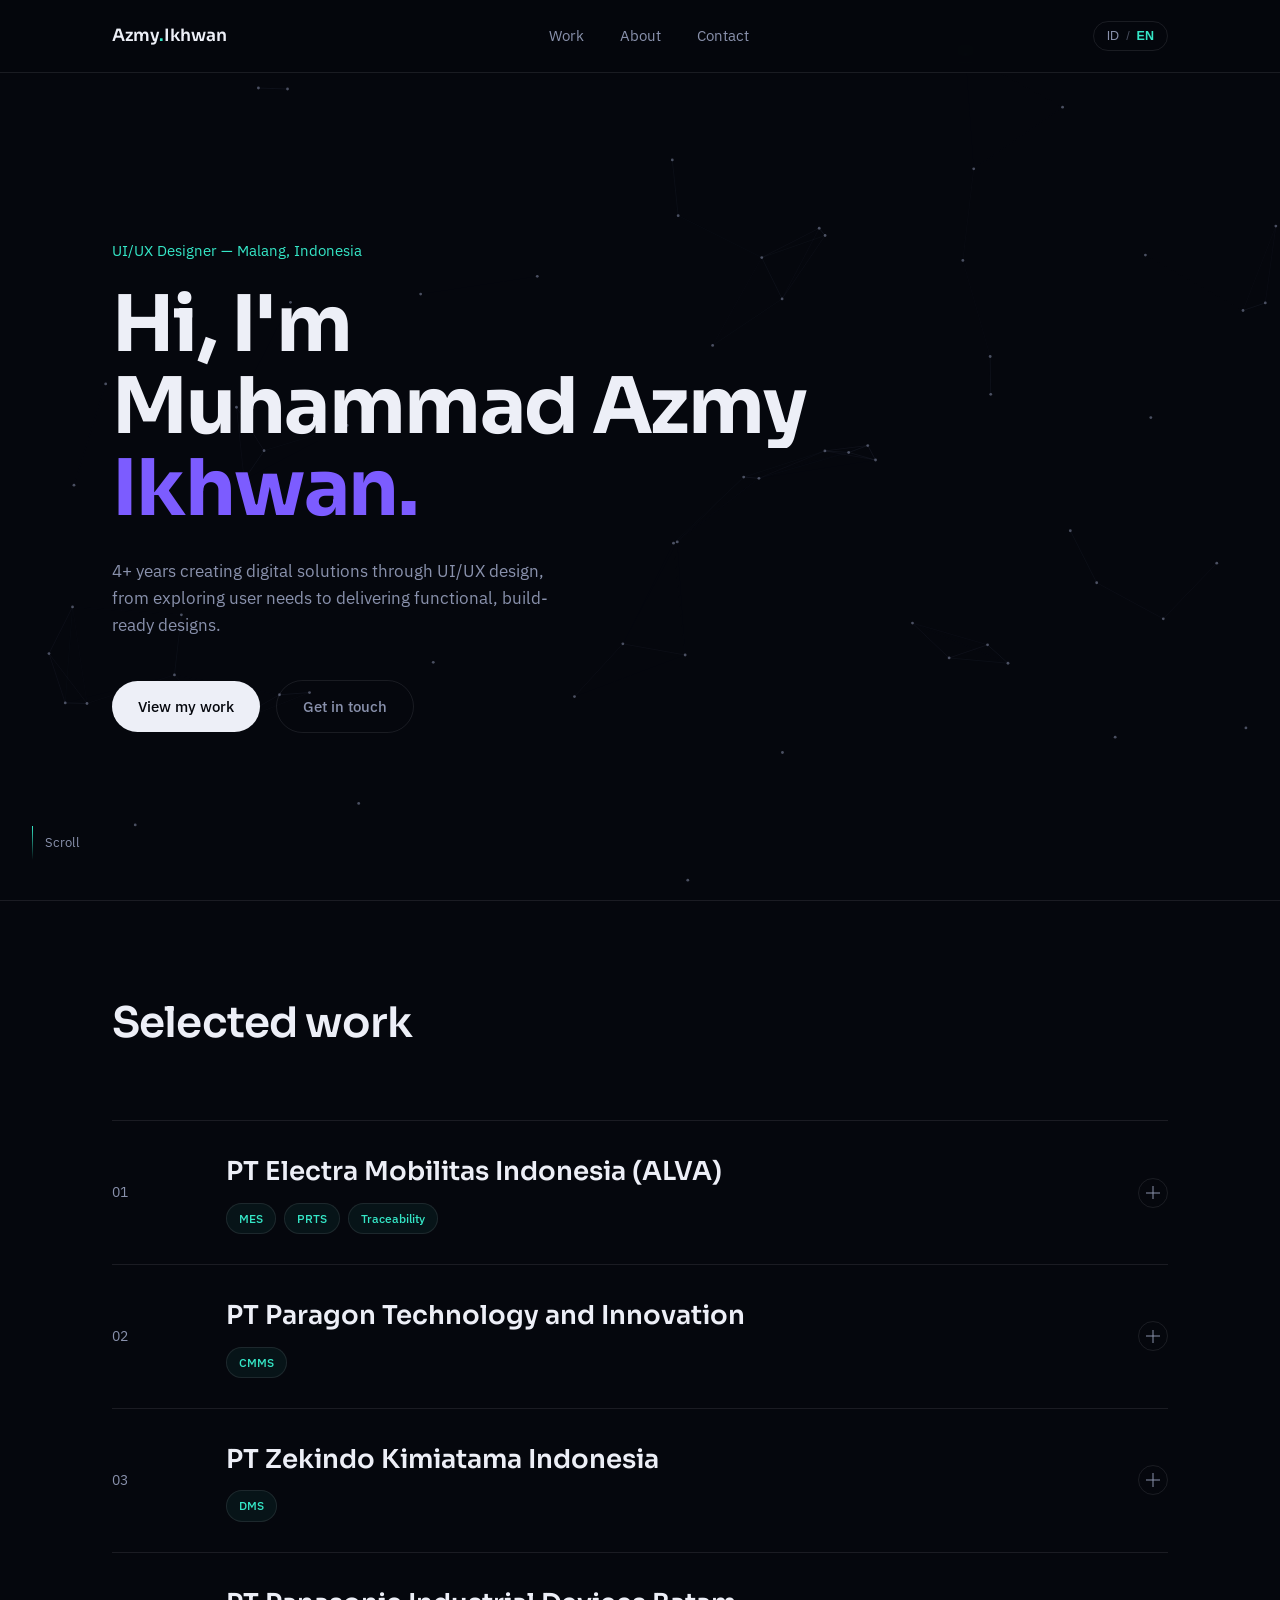
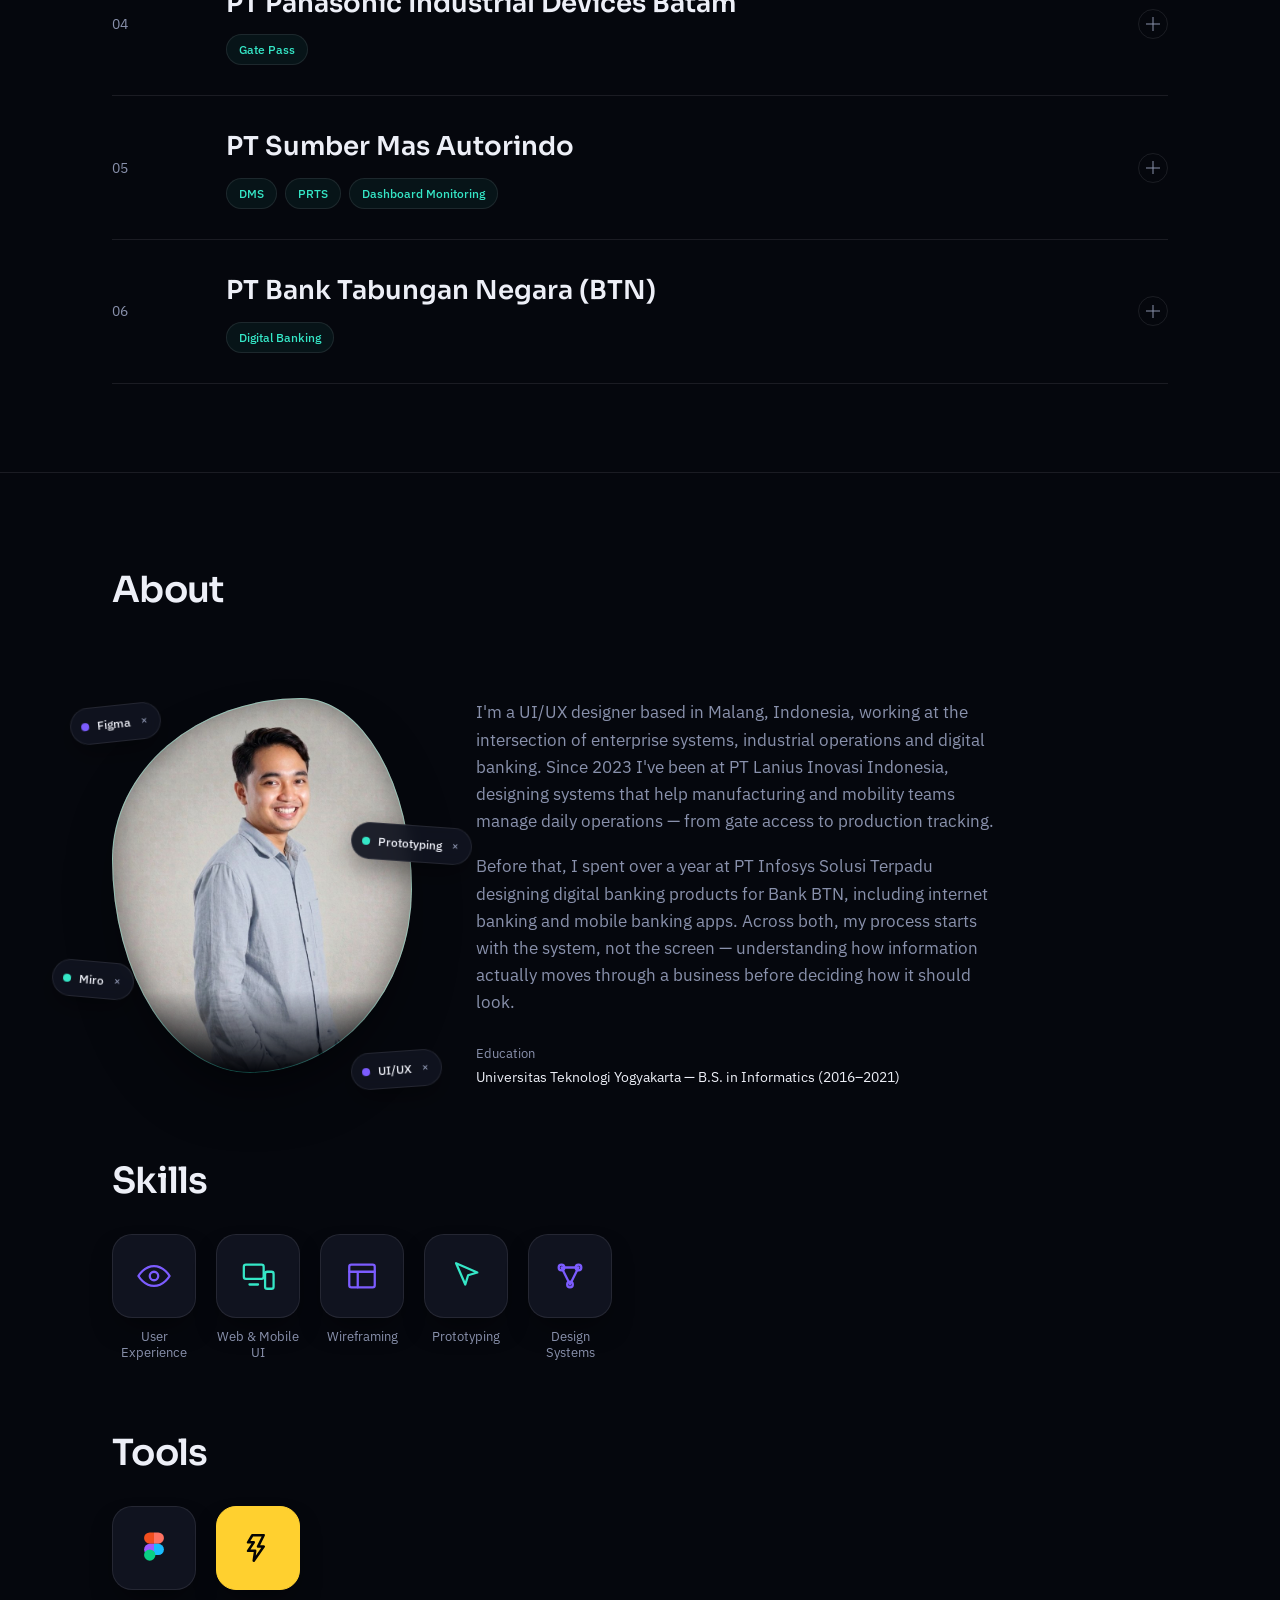
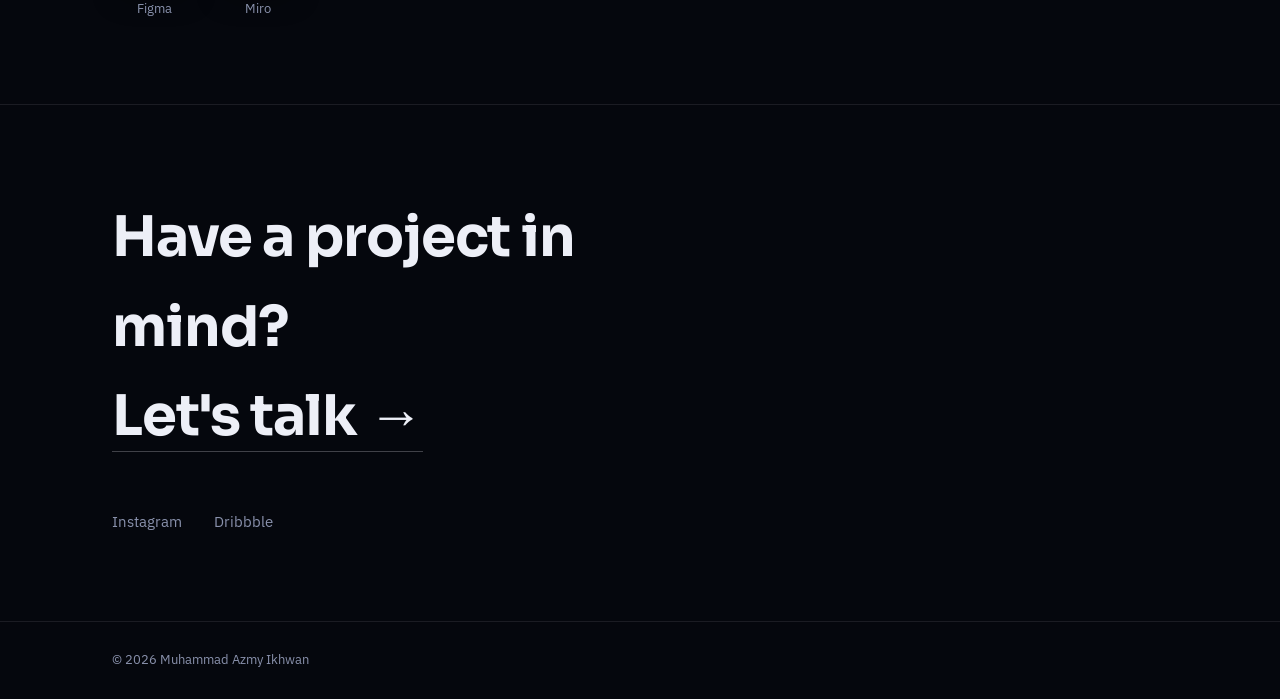
==== index.html @ 74eff15f "Ganti Desain Total" ====
<!DOCTYPE html>
<html lang="en">
<head>
<meta charset="UTF-8">
<meta name="viewport" content="width=device-width, initial-scale=1.0">
<title>Azmy Ikhwan — UI/UX Designer</title>
<link rel="preconnect" href="https://fonts.googleapis.com">
<link rel="preconnect" href="https://fonts.gstatic.com" crossorigin>
<link href="https://fonts.googleapis.com/css2?family=Sora:wght@300;400;500;600;700;800&family=IBM+Plex+Sans:wght@300;400;500;600&display=swap" rel="stylesheet">
<style>
  :root{
    --bg: #05070D;
    --surface: #10131F;
    --surface-2: #161B2C;
    --line: rgba(237,239,247,0.09);
    --violet: #7C5CFF;
    --cyan: #35E7C7;
    --text: #EDEFF7;
    --muted: #8991AC;
  }

  *{ box-sizing: border-box; }
  html{ scroll-behavior: smooth; }

  body{
    margin: 0;
    background: var(--bg);
    color: var(--text);
    font-family: 'IBM Plex Sans', sans-serif;
    font-weight: 400;
    line-height: 1.6;
    -webkit-font-smoothing: antialiased;
    overflow-x: hidden;
  }

  h1, h2, h3, .display{
    font-family: 'Sora', sans-serif;
    margin: 0;
    letter-spacing: -0.02em;
  }

  a{ color: inherit; text-decoration: none; }

  ::selection{ background: var(--violet); color: var(--bg); }

  :focus-visible{
    outline: 2px solid var(--cyan);
    outline-offset: 3px;
  }

  .wrap{
    max-width: 1120px;
    margin: 0 auto;
    padding: 0 32px;
  }

  @media (max-width: 640px){
    .wrap{ padding: 0 20px; }
  }

  /* NAV */
  nav{
    position: fixed;
    top: 0; left: 0; right: 0;
    z-index: 50;
    background: rgba(5,7,13,0.72);
    backdrop-filter: blur(10px);
    border-bottom: 1px solid var(--line);
  }
  nav .wrap{
    display: flex;
    align-items: center;
    justify-content: space-between;
    height: 72px;
  }
  .logo{
    font-family: 'Sora', sans-serif;
    font-weight: 600;
    font-size: 17px;
  }
  .logo span{ color: var(--cyan); }
  .nav-links{
    display: flex;
    gap: 36px;
    font-size: 14.5px;
    color: var(--muted);
  }
  .nav-links a{ transition: color .2s ease; }
  .nav-links a:hover{ color: var(--text); }

  .lang-toggle{
    display: flex;
    align-items: center;
    gap: 7px;
    margin-left: 22px;
    padding: 7px 13px;
    border: 1px solid var(--line);
    border-radius: 999px;
    background: none;
    cursor: pointer;
    font-size: 12.5px;
    flex-shrink: 0;
  }
  .lang-toggle:hover{ border-color: rgba(237,239,247,0.25); }
  .lang-toggle .lang-opt{
    color: var(--muted);
    transition: color .2s ease;
  }
  .lang-toggle .lang-opt.active{
    color: var(--cyan);
    font-weight: 600;
  }
  .lang-toggle .lang-divider{
    color: var(--muted);
    opacity: 0.5;
  }

  .nav-toggle{
    display: none;
    flex-direction: column;
    justify-content: center;
    align-items: center;
    gap: 5px;
    width: 40px;
    height: 40px;
    background: none;
    border: none;
    cursor: pointer;
    padding: 0;
  }
  .nav-toggle span{
    width: 22px;
    height: 1.5px;
    background: var(--text);
    transition: transform .3s ease, opacity .3s ease;
  }
  .nav-toggle.open span:nth-child(1){ transform: translateY(6.5px) rotate(45deg); }
  .nav-toggle.open span:nth-child(2){ opacity: 0; }
  .nav-toggle.open span:nth-child(3){ transform: translateY(-6.5px) rotate(-45deg); }

  @media (max-width: 768px){
    .nav-toggle{ display: flex; }
    .nav-links{
      position: fixed;
      top: 72px;
      left: 0;
      right: 0;
      flex-direction: column;
      gap: 0;
      background: rgba(5,7,13,0.97);
      backdrop-filter: blur(10px);
      border-bottom: 1px solid var(--line);
      padding: 6px 20px 18px;
      transform: translateY(-10px);
      opacity: 0;
      pointer-events: none;
      transition: opacity .25s ease, transform .25s ease;
    }
    .nav-links.open{
      opacity: 1;
      transform: translateY(0);
      pointer-events: auto;
    }
    .nav-links a{
      padding: 15px 0;
      border-bottom: 1px solid var(--line);
      font-size: 15.5px;
    }
    .nav-links a:last-child{ border-bottom: none; }
  }

  /* HERO */
  .hero{
    position: relative;
    min-height: 100svh;
    display: flex;
    align-items: center;
    overflow: hidden;
    padding-top: 72px;
  }
  #network{
    position: absolute;
    inset: 0;
    width: 100%;
    height: 100%;
    z-index: 0;
  }
  .hero-inner{
    position: relative;
    z-index: 1;
    width: 100%;
  }
  .kicker{
    color: var(--cyan);
    font-size: 14.5px;
    margin-bottom: 22px;
    opacity: 0;
    transform: translateY(8px);
    animation: rise .7s ease forwards .1s;
  }
  h1.hero-title{
    font-size: clamp(38px, 7vw, 78px);
    font-weight: 700;
    max-width: 15ch;
    line-height: 1.05;
  }
  @media (max-width: 480px){
    h1.hero-title{ font-size: clamp(30px, 9vw, 38px); max-width: 13ch; }
  }
  h1.hero-title .line{
    display: block;
    overflow: hidden;
  }
  h1.hero-title .line span{
    display: block;
    opacity: 0;
    transform: translateY(100%);
    animation: rise .8s cubic-bezier(.2,.7,.2,1) forwards;
  }
  h1.hero-title .line:nth-child(1) span{ animation-delay: .18s; }
  h1.hero-title .line:nth-child(2) span{ animation-delay: .30s; }
  h1.hero-title .line:nth-child(3) span{ color: var(--violet); animation-delay: .42s; }

  @keyframes rise{
    to{ opacity: 1; transform: translateY(0); }
  }

  .hero-sub{
    margin-top: 28px;
    max-width: 46ch;
    color: var(--muted);
    font-size: 17px;
    opacity: 0;
    animation: rise .7s ease forwards .6s;
  }
  .hero-cta{
    margin-top: 40px;
    display: flex;
    gap: 16px;
    flex-wrap: wrap;
    align-items: center;
    opacity: 0;
    animation: rise .7s ease forwards .74s;
  }
  .btn{
    display: inline-flex;
    align-items: center;
    gap: 10px;
    padding: 14px 26px;
    border-radius: 999px;
    font-size: 14.5px;
    font-weight: 500;
    transition: transform .25s ease, background .25s ease;
  }
  .btn-primary{
    background: var(--text);
    color: var(--bg);
  }
  .btn-primary:hover{ transform: translateY(-2px); }
  .btn-ghost{
    color: var(--muted);
    border: 1px solid var(--line);
  }
  .btn-ghost:hover{ color: var(--text); border-color: rgba(237,239,247,0.25); }

  .scroll-cue{
    position: absolute;
    bottom: 40px;
    left: 32px;
    display: flex;
    align-items: center;
    gap: 12px;
    color: var(--muted);
    font-size: 13px;
    z-index: 1;
  }
  .scroll-cue .bar{
    width: 1px;
    height: 34px;
    background: linear-gradient(var(--cyan), transparent);
  }
  @media (max-width: 640px){ .scroll-cue{ display: none; } }

  /* SECTION HEADS */
  .section{
    padding: 88px 0;
    border-top: 1px solid var(--line);
    scroll-margin-top: 72px;
  }
  @media (max-width: 900px){
    .section{ padding: 68px 0; }
  }
  @media (max-width: 560px){
    .section{ padding: 52px 0; }
  }
  .section-head{
    display: flex;
    justify-content: space-between;
    align-items: flex-end;
    gap: 24px;
    margin-bottom: 64px;
  }
  .section-head h2{
    font-size: clamp(28px, 4vw, 42px);
    font-weight: 600;
  }
  .section-head p{
    color: var(--muted);
    max-width: 32ch;
    font-size: 15px;
  }
  @media (max-width: 720px){
    .section-head{ flex-direction: column; align-items: flex-start; margin-bottom: 44px; }
  }
  .section-heading{
    font-size: clamp(26px, 4vw, 36px);
    font-weight: 600;
    text-align: left;
    margin-bottom: 64px;
  }

  /* WORK LIST */
  .work-item{
    border-top: 1px solid var(--line);
  }
  .work-item:last-child{ border-bottom: 1px solid var(--line); }

  .work-trigger{
    width: 100%;
    background: none;
    border: none;
    color: inherit;
    font: inherit;
    text-align: left;
    cursor: pointer;
    padding: 30px 0;
    display: grid;
    grid-template-columns: 90px 1fr auto;
    align-items: center;
    gap: 24px;
    transition: padding .3s ease;
  }
  .work-trigger:hover{ padding-left: 8px; }
  @media (max-width: 480px){
    .work-trigger{
      grid-template-columns: 32px 1fr auto;
      gap: 14px;
      padding: 22px 0;
    }
    .work-index{ font-size: 12px; }
  }

  .work-index{
    color: var(--muted);
    font-size: 14px;
  }
  .work-name{
    font-family: 'Sora', sans-serif;
    font-size: clamp(19px, 2.6vw, 26px);
    font-weight: 600;
    transition: color .25s ease;
  }
  .work-trigger:hover .work-name{ color: var(--violet); }
  .work-name-wrap{
    display: flex;
    flex-direction: column;
    align-items: flex-start;
    gap: 10px;
    min-width: 0;
  }
  .work-badges{
    display: flex;
    flex-wrap: wrap;
    gap: 8px;
  }
  .work-badge{
    display: inline-flex;
    align-items: center;
    font-size: 12px;
    font-weight: 500;
    padding: 5px 12px;
    border-radius: 999px;
    border: 1px solid var(--line);
    color: var(--cyan);
    background: rgba(53, 231, 199, 0.06);
    white-space: normal;
    text-align: left;
  }
  .work-badge.clickable{
    cursor: pointer;
    transition: background .2s ease, border-color .2s ease;
  }
  .work-badge.clickable:hover{
    background: rgba(53, 231, 199, 0.16);
    border-color: rgba(53, 231, 199, 0.4);
  }

  /* MODULE DETAIL MODAL */
  .module-modal{
    position: fixed;
    inset: 0;
    z-index: 100;
    display: none;
    align-items: flex-start;
    justify-content: center;
    padding: 40px 20px;
    overflow-y: auto;
  }
  .module-modal.open{ display: flex; }
  .module-modal-backdrop{
    position: fixed;
    inset: 0;
    background: rgba(5,7,13,0.86);
    backdrop-filter: blur(4px);
  }
  .module-modal-panel{
    position: relative;
    z-index: 1;
    width: 100%;
    max-width: 760px;
    background: var(--surface);
    border: 1px solid var(--line);
    border-radius: 20px;
    box-shadow: 0 40px 80px -20px rgba(0,0,0,0.7);
    margin: auto;
  }
  .module-modal-close{
    position: absolute;
    top: 16px;
    right: 16px;
    width: 36px;
    height: 36px;
    border-radius: 50%;
    background: var(--bg);
    border: 1px solid var(--line);
    color: var(--text);
    display: flex;
    align-items: center;
    justify-content: center;
    cursor: pointer;
    z-index: 2;
  }
  .module-modal-close:hover{ border-color: rgba(237,239,247,0.3); }
  .module-modal-content{
    padding: 44px 36px 36px;
  }
  .module-modal-title{
    font-family: 'Sora', sans-serif;
    font-size: clamp(20px, 3vw, 26px);
    font-weight: 600;
    margin-bottom: 14px;
    padding-right: 30px;
  }
  .module-modal-desc{
    color: var(--muted);
    font-size: 15px;
    line-height: 1.7;
    margin-bottom: 28px;
  }
  .module-modal-gallery{
    display: flex;
    flex-direction: column;
    gap: 24px;
  }
  .module-modal-shot img{
    width: 100%;
    display: block;
    border-radius: 12px;
    border: 1px solid var(--line);
  }
  .module-modal-shot figcaption{
    margin-top: 10px;
    font-size: 13px;
    color: var(--muted);
    text-align: center;
  }
  @media (max-width: 560px){
    .module-modal{ padding: 0; }
    .module-modal-panel{ max-width: 100%; min-height: 100%; border-radius: 0; }
    .module-modal-content{ padding: 56px 20px 32px; }
  }

  .work-plus{
    width: 30px;
    height: 30px;
    border-radius: 50%;
    border: 1px solid var(--line);
    position: relative;
    flex-shrink: 0;
    transition: transform .3s ease, border-color .3s ease;
  }
  .work-plus::before, .work-plus::after{
    content: '';
    position: absolute;
    background: var(--muted);
    transition: background .25s ease;
  }
  .work-plus::before{
    top: 50%; left: 26%; right: 26%; height: 1px; transform: translateY(-50%);
  }
  .work-plus::after{
    left: 50%; top: 26%; bottom: 26%; width: 1px; transform: translateX(-50%);
  }
  .work-item.open .work-plus{ transform: rotate(45deg); border-color: var(--cyan); }
  .work-item.open .work-plus::before, .work-item.open .work-plus::after{ background: var(--cyan); }

  .work-panel{
    max-height: 0;
    overflow: hidden;
    transition: max-height .45s cubic-bezier(.2,.7,.2,1);
  }
  .work-panel-inner{
    padding: 4px 0 40px 0;
    display: grid;
    grid-template-columns: 90px 1fr 260px;
    gap: 24px;
  }
  @media (max-width: 760px){
    .work-panel-inner{ grid-template-columns: 1fr; }
  }
  .work-desc{
    color: var(--muted);
    font-size: 15px;
    max-width: 56ch;
  }
  .work-meta{
    display: flex;
    flex-direction: column;
    gap: 14px;
  }
  .work-meta div{ font-size: 13.5px; }
  .work-meta .k{ color: var(--muted); display: block; margin-bottom: 4px; }
  .work-tags{
    margin-top: 14px;
    display: flex;
    flex-wrap: wrap;
    gap: 8px;
  }
  .work-tags span{
    font-size: 12.5px;
    padding: 5px 12px;
    border-radius: 999px;
    border: 1px solid var(--line);
    color: var(--muted);
  }

  .module-cards{
    display: grid;
    grid-template-columns: repeat(auto-fill, minmax(220px, 300px));
    justify-content: start;
    gap: 18px;
    padding: 0 0 40px 0;
  }
  .module-card{
    border: 1px solid var(--line);
    border-radius: 14px;
    overflow: hidden;
    background: var(--surface);
  }
  .module-card.clickable{
    cursor: pointer;
    transition: transform .25s ease, border-color .25s ease;
  }
  .module-card.clickable:hover{
    transform: translateY(-3px);
    border-color: rgba(53,231,199,0.4);
  }
  .module-card .shot{
    width: 100%;
    aspect-ratio: 16 / 9;
    object-fit: cover;
    object-position: center;
    display: block;
    filter: saturate(0.92);
  }
  .module-card .placeholder{
    width: 100%;
    aspect-ratio: 16 / 9;
    display: flex;
    align-items: center;
    justify-content: center;
    background: linear-gradient(135deg, rgba(124,92,255,0.14), rgba(53,231,199,0.08));
  }
  .module-card .placeholder svg{
    width: 34px;
    height: 34px;
    stroke: var(--cyan);
    opacity: 0.85;
  }
  .module-card .body{
    padding: 14px 16px 16px;
  }
  .module-card .title{
    font-family: 'Sora', sans-serif;
    font-size: 14px;
    font-weight: 600;
    color: var(--text);
  }
  .module-card .sub{
    margin-top: 4px;
    font-size: 12.5px;
    color: var(--muted);
  }
  @media (max-width: 480px){
    .module-cards{ grid-template-columns: 1fr; }
  }

  /* ABOUT */
  .about-top{
    display: grid;
    grid-template-columns: 300px 1fr;
    gap: 64px;
    align-items: center;
    margin-bottom: 64px;
  }
  .about-photo-wrap{
    position: relative;
  }
  .about-photo{
    position: relative;
    border-radius: 63% 37% 54% 46% / 43% 51% 49% 57%;
    overflow: hidden;
    background: linear-gradient(180deg, transparent 55%, var(--bg) 100%);
    box-shadow: 0 30px 60px -20px rgba(0,0,0,0.6);
  }
  .about-photo img{
    width: 100%;
    aspect-ratio: 4 / 5;
    object-fit: cover;
    object-position: top center;
    display: block;
    filter: contrast(1.05) brightness(1) saturate(1.05);
    -webkit-mask-image: linear-gradient(to bottom, #000 78%, transparent 100%);
    mask-image: linear-gradient(to bottom, #000 78%, transparent 100%);
  }
  .about-photo::after{
    content: '';
    position: absolute;
    inset: 0;
    border-radius: inherit;
    border: 1px solid rgba(53,231,199,0.28);
    box-shadow: inset 0 0 30px rgba(0,0,0,0.4);
    pointer-events: none;
  }
  .skill-badge{
    position: absolute;
    display: inline-flex;
    align-items: center;
    gap: 8px;
    padding: 8px 12px 8px 10px;
    border-radius: 999px;
    background: rgba(16,19,31,0.92);
    border: 1px solid var(--line);
    backdrop-filter: blur(8px);
    font-size: 12px;
    font-weight: 500;
    color: var(--text);
    box-shadow: 0 10px 28px rgba(0,0,0,0.4);
    white-space: nowrap;
    z-index: 2;
    transition: transform 1.6s ease;
  }
  .skill-badge .dot{
    width: 8px;
    height: 8px;
    border-radius: 50%;
    flex-shrink: 0;
  }
  .skill-badge .x{
    color: var(--muted);
    font-size: 11px;
    margin-left: 2px;
  }
  .skill-badge.b1{ top: 2%; left: -14%; transform: rotate(-6deg); }
  .skill-badge.b2{ top: 34%; right: -20%; transform: rotate(4deg); }
  .skill-badge.b3{ bottom: 20%; left: -20%; transform: rotate(5deg); }
  .skill-badge.b4{ bottom: -4%; right: -10%; transform: rotate(-4deg); }
  .about-photo-wrap:hover .skill-badge.b1{ transform: rotate(-6deg) translate(-10px, -14px); }
  .about-photo-wrap:hover .skill-badge.b2{ transform: rotate(4deg) translate(12px, 10px); }
  .about-photo-wrap:hover .skill-badge.b3{ transform: rotate(5deg) translate(-12px, 12px); }
  .about-photo-wrap:hover .skill-badge.b4{ transform: rotate(-4deg) translate(10px, -12px); }
  @media (max-width: 900px){
    .about-top{ grid-template-columns: 240px 1fr; gap: 40px; }
    .skill-badge{
      font-size: 11px;
      padding: 6px 10px 6px 8px;
      gap: 6px;
      max-width: calc(100vw - 24px);
    }
    .skill-badge .dot{ width: 7px; height: 7px; }
    .skill-badge.b1{ top: 6px; left: 4px; }
    .skill-badge.b2{ top: 34%; right: -6px; }
    .skill-badge.b3{ bottom: 18%; left: -6px; }
    .skill-badge.b4{ bottom: 6px; right: 4px; }
  }
  @media (max-width: 560px){
    .about-top{ grid-template-columns: 1fr; }
    .about-photo-wrap{ width: 190px; margin: 0 auto; }
    .skill-badge{
      font-size: 10.5px;
      padding: 5px 9px 5px 7px;
      max-width: calc(100vw - 24px);
    }
    .skill-badge.b1{ top: -4%; left: -6px; }
    .skill-badge.b2{ top: 32%; right: -6px; }
    .skill-badge.b3{ bottom: 16%; left: -6px; }
    .skill-badge.b4{ bottom: -8%; right: -6px; }
  }
  .about-text p{
    color: var(--muted);
    font-size: 17px;
    max-width: 52ch;
  }
  .about-text p + p{ margin-top: 18px; }
  .about-edu{
    margin-top: 26px;
    font-size: 13.5px;
  }
  .about-edu .k{
    display: block;
    color: var(--muted);
    font-size: 12.5px;
    margin-bottom: 4px;
  }
  .tools-heading{
    font-family: 'Sora', sans-serif;
    font-size: clamp(26px, 4vw, 36px);
    font-weight: 600;
    color: var(--text);
    text-align: left;
    margin-bottom: 24px;
  }
  .tools-heading:not(:first-of-type){
    margin-top: 64px;
  }
  .ts-row{
    display: flex;
    gap: 20px;
    flex-wrap: wrap;
    justify-content: flex-start;
  }
  .ts-item{
    display: flex;
    flex-direction: column;
    align-items: center;
    gap: 10px;
    width: 84px;
  }
  .ts-label{
    font-size: 12.5px;
    color: var(--muted);
    text-align: center;
    line-height: 1.3;
  }
  .ts-badge{
    width: 84px;
    height: 84px;
    border-radius: 20px;
    background: var(--surface);
    border: 1px solid var(--line);
    display: flex;
    align-items: center;
    justify-content: center;
    flex-shrink: 0;
    box-shadow: 0 14px 28px -10px rgba(0,0,0,0.55);
    transition: transform .25s ease, border-color .25s ease;
  }
  .ts-badge:hover{
    transform: translateY(-4px);
    border-color: rgba(237,239,247,0.25);
  }
  .ts-badge svg{
    width: 34px;
    height: 34px;
  }
  .ts-badge.violet svg{
    stroke: var(--violet);
    fill: none;
    stroke-width: 1.6;
    stroke-linecap: round;
    stroke-linejoin: round;
  }
  .ts-badge.cyan svg{
    stroke: var(--cyan);
    fill: none;
    stroke-width: 1.6;
    stroke-linecap: round;
    stroke-linejoin: round;
  }
  .ts-badge.miro{
    background: #FFD02F;
    border-color: #FFD02F;
  }
  @media (max-width: 420px){
    .ts-item{ width: 68px; }
    .ts-badge{ width: 68px; height: 68px; border-radius: 17px; }
    .ts-badge svg{ width: 28px; height: 28px; }
  }

  /* CONTACT */
  .contact{
    text-align: left;
  }
  .contact h2{
    font-size: clamp(30px, 6vw, 56px);
    font-weight: 700;
    max-width: 14ch;
  }
  .contact h2 a{
    border-bottom: 1px solid rgba(237,239,247,0.25);
    transition: border-color .25s ease, color .25s ease;
  }
  .contact h2 a:hover{
    color: var(--cyan);
    border-color: var(--cyan);
  }
  .contact-row{
    margin-top: 48px;
    display: flex;
    gap: 32px;
    flex-wrap: wrap;
    color: var(--muted);
    font-size: 14.5px;
  }
  .contact-row a:hover{ color: var(--text); }

  footer{
    border-top: 1px solid var(--line);
    padding: 28px 0;
    color: var(--muted);
    font-size: 13px;
    display: flex;
    justify-content: space-between;
  }
  @media (max-width: 560px){
    footer .wrap{
      flex-direction: column;
      align-items: flex-start;
      gap: 8px;
    }
  }

  .note{
    margin-top: 10px;
    font-size: 12.5px;
    color: var(--muted);
    opacity: 0.7;
  }

  @media (prefers-reduced-motion: reduce){
    *{ animation-duration: 0.01ms !important; animation-iteration-count: 1 !important; transition-duration: 0.01ms !important; }
  }
</style>
</head>
<body>

<nav>
  <div class="wrap">
    <div class="logo">Azmy<span>.</span>Ikhwan</div>
    <div class="nav-links">
      <a href="#work" data-i18n="nav.work">Work</a>
      <a href="#about" data-i18n="nav.about">About</a>
      <a href="#contact" data-i18n="nav.contact">Contact</a>
    </div>
    <button class="lang-toggle" id="langToggle" aria-label="Toggle language">
      <span class="lang-opt" data-lang="id">ID</span>
      <span class="lang-divider">/</span>
      <span class="lang-opt" data-lang="en">EN</span>
    </button>
    <button class="nav-toggle" aria-label="Toggle menu" aria-expanded="false">
      <span></span><span></span><span></span>
    </button>
  </div>
</nav>

<section class="hero">
  <canvas id="network"></canvas>
  <div class="wrap hero-inner">
    <div class="kicker" data-i18n="hero.kicker">UI/UX Designer — Malang, Indonesia</div>
    <h1 class="hero-title">
      <span class="line"><span data-i18n="hero.line1">Hi, I'm</span></span>
      <span class="line"><span data-i18n="hero.line2">Muhammad Azmy</span></span>
      <span class="line"><span data-i18n="hero.line3">Ikhwan.</span></span>
    </h1>
    <p class="hero-sub" data-i18n="hero.sub">4+ years creating digital solutions through UI/UX design, from exploring user needs to delivering functional, build-ready designs.</p>
    <div class="hero-cta">
      <a href="#work" class="btn btn-primary" data-i18n="hero.cta1">View my work</a>
      <a href="mailto:azmyikh98@gmail.com" class="btn btn-ghost" data-i18n="hero.cta2">Get in touch</a>
    </div>
  </div>
  <div class="scroll-cue"><div class="bar"></div><span data-i18n="hero.scroll">Scroll</span></div>
</section>

<section class="section" id="work">
  <div class="wrap">
    <div class="section-head">
      <h2 data-i18n="work.heading">Selected work</h2>
    </div>

    <div id="work-list"></div>
  </div>
</section>

<section class="section" id="about">
  <div class="wrap">
    <h2 class="section-heading" data-i18n="about.heading">About</h2>
    <div class="about-top">
      <div class="about-photo-wrap">
        <div class="about-photo">
        <img src="[data-uri]" alt="Portrait of Muhammad Azmy Ikhwan">
        </div>
        <div class="skill-badge b1"><span class="dot" style="background: var(--violet)"></span>Figma<span class="x">×</span></div>
        <div class="skill-badge b2"><span class="dot" style="background: var(--cyan)"></span>Prototyping<span class="x">×</span></div>
        <div class="skill-badge b3"><span class="dot" style="background: var(--cyan)"></span>Miro<span class="x">×</span></div>
        <div class="skill-badge b4"><span class="dot" style="background: var(--violet)"></span>UI/UX<span class="x">×</span></div>
      </div>
      <div class="about-text">
        <p data-i18n="about.p1">I'm a UI/UX designer based in Malang, Indonesia, working at the intersection of enterprise systems, industrial operations and digital banking. Since 2023 I've been at PT Lanius Inovasi Indonesia, designing systems that help manufacturing and mobility teams manage daily operations — from gate access to production tracking.</p>
        <p data-i18n="about.p2">Before that, I spent over a year at PT Infosys Solusi Terpadu designing digital banking products for Bank BTN, including internet banking and mobile banking apps. Across both, my process starts with the system, not the screen — understanding how information actually moves through a business before deciding how it should look.</p>
        <div class="about-edu"><span class="k" data-i18n="about.eduLabel">Education</span><span data-i18n="about.eduValue">Universitas Teknologi Yogyakarta — S1 Informatika (2016–2021)</span></div>
      </div>
    </div>
    <h3 class="tools-heading" data-i18n="about.skillsHeading">Skills</h3>
    <div class="ts-row">
      <div class="ts-item">
        <div class="ts-badge violet" title="User Experience">
          <svg viewBox="0 0 24 24"><path d="M1 12s4-7 11-7 11 7 11 7-4 7-11 7-11-7-11-7Z"/><circle cx="12" cy="12" r="3"/></svg>
        </div>
        <span class="ts-label">User Experience</span>
      </div>
      <div class="ts-item">
        <div class="ts-badge cyan" title="Web & Mobile UI">
          <svg viewBox="0 0 24 24"><rect x="2" y="4" width="14" height="10" rx="1.5"/><path d="M6 18h6"/><rect x="17" y="9" width="6" height="12" rx="1.5"/></svg>
        </div>
        <span class="ts-label">Web & Mobile UI</span>
      </div>
      <div class="ts-item">
        <div class="ts-badge violet" title="Wireframing">
          <svg viewBox="0 0 24 24"><rect x="3" y="4" width="18" height="16" rx="1.5"/><path d="M3 9h18M9 9v11"/></svg>
        </div>
        <span class="ts-label">Wireframing</span>
      </div>
      <div class="ts-item">
        <div class="ts-badge cyan" title="Prototyping">
          <svg viewBox="0 0 24 24"><path d="M5 3l6.5 15 2-6.5L20 9.5 5 3Z"/></svg>
        </div>
        <span class="ts-label">Prototyping</span>
      </div>
      <div class="ts-item">
        <div class="ts-badge violet" title="Design Systems">
          <svg viewBox="0 0 24 24"><path d="M6 6 18 6 12 18Z"/><circle cx="6" cy="6" r="2"/><circle cx="18" cy="6" r="2"/><circle cx="12" cy="18" r="2"/></svg>
        </div>
        <span class="ts-label">Design Systems</span>
      </div>
    </div>

    <h3 class="tools-heading" data-i18n="about.toolsHeading">Tools</h3>
    <div class="ts-row">
      <div class="ts-item">
        <div class="ts-badge plain" title="Figma">
          <svg viewBox="0 0 24 24" width="32" height="32">
            <path d="M9 1a4 4 0 000 8h3V1H9z" fill="#F24E1E"/>
            <path d="M9 9a4 4 0 104 4V9H9z" fill="#A259FF"/>
            <path d="M12 1h3a4 4 0 010 8h-3V1z" fill="#FF7262"/>
            <path d="M12 9h3a4 4 0 010 8h-3V9z" fill="#1ABCFE"/>
            <circle cx="9" cy="17" r="4" fill="#0ACF83"/>
          </svg>
        </div>
        <span class="ts-label">Figma</span>
      </div>
      <div class="ts-item">
        <div class="ts-badge miro" title="Miro">
          <svg viewBox="0 0 24 24" width="28" height="28" fill="none" stroke="#050505" stroke-width="1.8" stroke-linecap="round" stroke-linejoin="round">
            <path d="M8 3 5 8h4l-4 6h5l-1 7 7-10h-4l4-8z"/>
          </svg>
        </div>
        <span class="ts-label">Miro</span>
      </div>
    </div>
  </div>
</section>

<section class="section contact" id="contact">
  <div class="wrap">
    <h2><span data-i18n="contact.heading">Have a project in mind?</span><br><a href="mailto:azmyikh98@gmail.com" data-i18n="contact.cta">Let's talk →</a></h2>
    <div class="contact-row">
      <a href="https://www.instagram.com/azmydesain_uiux?stkn=MWJlMXRla3g5eml6OQ==" target="_blank" rel="noopener">Instagram</a>
      <a href="https://dribbble.com/muhazmyikh" target="_blank" rel="noopener">Dribbble</a>
    </div>
  </div>
</section>

<footer>
  <div class="wrap" style="display:flex; justify-content:space-between; width:100%;">
    <span>© 2026 Muhammad Azmy Ikhwan</span>
  </div>
</footer>

<div class="module-modal" id="moduleModal">
  <div class="module-modal-backdrop"></div>
  <div class="module-modal-panel">
    <button class="module-modal-close" aria-label="Close">
      <svg viewBox="0 0 24 24" width="18" height="18" fill="none" stroke="currentColor" stroke-width="2" stroke-linecap="round"><path d="M6 6l12 12M18 6L6 18"/></svg>
    </button>
    <div class="module-modal-content">
      <h3 class="module-modal-title"></h3>
      <p class="module-modal-desc"></p>
      <div class="module-modal-gallery"></div>
    </div>
  </div>
</div>

<script>
  // ---- i18n translations ----
  const translations = {
    en: {
      nav: { work: "Work", about: "About", contact: "Contact" },
      hero: {
        kicker: "UI/UX Designer — Malang, Indonesia",
        line1: "Hi, I'm",
        line2: "Muhammad Azmy",
        line3: "Ikhwan.",
        sub: "4+ years creating digital solutions through UI/UX design, from exploring user needs to delivering functional, build-ready designs.",
        cta1: "View my work",
        cta2: "Get in touch",
        scroll: "Scroll"
      },
      work: {
        heading: "Selected work",
        desc: "Six case studies across manufacturing, mobility, industrial and digital banking. Click a project to expand.",
        role: "UI/UX Designer",
        now: "Now"
      },
      about: {
        heading: "About",
        p1: "I'm a UI/UX designer based in Malang, Indonesia, working at the intersection of enterprise systems, industrial operations and digital banking. Since 2023 I've been at PT Lanius Inovasi Indonesia, designing systems that help manufacturing and mobility teams manage daily operations — from gate access to production tracking.",
        p2: "Before that, I spent over a year at PT Infosys Solusi Terpadu designing digital banking products for Bank BTN, including internet banking and mobile banking apps. Across both, my process starts with the system, not the screen — understanding how information actually moves through a business before deciding how it should look.",
        eduLabel: "Education",
        eduValue: "Universitas Teknologi Yogyakarta — B.S. in Informatics (2016–2021)",
        skillsHeading: "Skills",
        toolsHeading: "Tools"
      },
      skills: {
        d1: "Research through to validated user flows",
        d2: "Interfaces for enterprise and mobile apps",
        d3: "Structuring flows before visual design",
        d4: "Interactive prototypes for concept validation",
        d5: "Atomic design for consistency at scale",
        toolsName: "Tools"
      },
      contact: {
        heading: "Have a project in mind?",
        cta: "Let's talk →"
      }
    },
    id: {
      nav: { work: "Karya", about: "Tentang", contact: "Kontak" },
      hero: {
        kicker: "Desainer UI/UX — Malang, Indonesia",
        line1: "Hai, saya",
        line2: "Muhammad Azmy",
        line3: "Ikhwan.",
        sub: "Pengalaman 4+ tahun menciptakan solusi digital melalui desain UI/UX, mulai dari menggali kebutuhan pengguna hingga menghasilkan desain fungsional yang siap dibangun.",
        cta1: "Lihat karya saya",
        cta2: "Hubungi saya",
        scroll: "Gulir"
      },
      work: {
        heading: "Karya Pilihan",
        desc: "Enam studi kasus di bidang manufaktur, mobilitas, industri, dan perbankan digital. Klik salah satu proyek untuk melihat detailnya.",
        role: "Desainer UI/UX",
        now: "Sekarang"
      },
      about: {
        heading: "Tentang Saya",
        p1: "Saya seorang desainer UI/UX yang berbasis di Malang, Indonesia, bekerja di persimpangan sistem enterprise, operasional industri, dan perbankan digital. Sejak 2023 saya bergabung dengan PT Lanius Inovasi Indonesia, merancang sistem yang membantu tim manufaktur dan mobilitas mengelola operasional harian — mulai dari akses gerbang hingga pelacakan produksi.",
        p2: "Sebelumnya, saya menghabiskan lebih dari satu tahun di PT Infosys Solusi Terpadu merancang produk perbankan digital untuk Bank BTN, termasuk aplikasi internet banking dan mobile banking. Di keduanya, proses saya selalu dimulai dari sistem, bukan dari tampilan — memahami bagaimana informasi benar-benar mengalir dalam sebuah bisnis sebelum menentukan bagaimana seharusnya tampil.",
        eduLabel: "Pendidikan",
        eduValue: "Universitas Teknologi Yogyakarta — S1 Informatika (2016–2021)",
        skillsHeading: "Skills",
        toolsHeading: "Tools"
      },
      skills: {
        d1: "Riset hingga alur pengguna yang tervalidasi",
        d2: "Antarmuka untuk aplikasi enterprise dan mobile",
        d3: "Menyusun alur sebelum masuk ke desain visual",
        d4: "Prototipe interaktif untuk validasi konsep",
        d5: "Atomic design untuk konsistensi dalam skala besar",
        toolsName: "Alat"
      },
      contact: {
        heading: "Punya proyek yang ingin didiskusikan?",
        cta: "Ayo ngobrol →"
      }
    }
  };

  function getPath(obj, path){
    return path.split('.').reduce((o, k) => (o ? o[k] : undefined), obj);
  }

  let currentLang = localStorage.getItem('site-lang') || 'en';

  function applyLanguage(lang){
    currentLang = lang;
    document.documentElement.lang = lang;
    document.querySelectorAll('[data-i18n]').forEach(el => {
      const val = getPath(translations[lang], el.getAttribute('data-i18n'));
      if (val !== undefined) el.textContent = val;
    });
    document.querySelectorAll('.lang-opt').forEach(el => {
      el.classList.toggle('active', el.getAttribute('data-lang') === lang);
    });
    renderWork(lang);
    if (typeof renderModuleModal === 'function') renderModuleModal();
    try { localStorage.setItem('site-lang', lang); } catch (e) {}
  }

  const langToggle = document.getElementById('langToggle');
  langToggle.addEventListener('click', () => {
    applyLanguage(currentLang === 'en' ? 'id' : 'en');
  });

  // ---- Mobile nav toggle ----
  const navToggle = document.querySelector('.nav-toggle');
  const navLinks = document.querySelector('.nav-links');
  navToggle.addEventListener('click', () => {
    const isOpen = navLinks.classList.toggle('open');
    navToggle.classList.toggle('open', isOpen);
    navToggle.setAttribute('aria-expanded', String(isOpen));
  });
  navLinks.querySelectorAll('a').forEach(a => a.addEventListener('click', () => {
    navLinks.classList.remove('open');
    navToggle.classList.remove('open');
    navToggle.setAttribute('aria-expanded', 'false');
  }));

  // ---- Work data — sourced from CV ----
  function icon(name){
    const icons = {
      alert: '<svg viewBox="0 0 24 24" fill="none" stroke-width="1.6" stroke-linecap="round" stroke-linejoin="round"><path d="M12 9v4"/><path d="M12 17h.01"/><path d="M10.29 3.86 1.82 18a2 2 0 0 0 1.71 3h16.94a2 2 0 0 0 1.71-3L13.71 3.86a2 2 0 0 0-3.42 0Z"/></svg>',
      route: '<svg viewBox="0 0 24 24" fill="none" stroke-width="1.6" stroke-linecap="round" stroke-linejoin="round"><circle cx="6" cy="19" r="2"/><circle cx="18" cy="5" r="2"/><path d="M18 7v3a4 4 0 0 1-4 4H8a4 4 0 0 0-4 4"/></svg>'
    };
    return icons[name] || icons.route;
  }

  const moduleDetails = {
    'MES': {
      title: 'MES — Manufacturing Execution System',
      desc: {
        en: "The MES module gives ALVA's production floor a single source of truth for what's being built and how it's performing. Production Planning schedules batches through a Kanban-style flow — Draft, Queue, On Going, Pause, Done — so supervisors always know what's next on the line. One Point Lesson keeps quality standards visible at the station, pairing a short instruction with side-by-side \"Not Ok / Ok\" reference photos operators can check before assembling a part. And the realtime line detail view (EMI-TV) surfaces OEE, availability, performance and quality live, with an hourly target-vs-actual chart so issues surface long before end of shift.",
        id: "Modul MES memberi lini produksi ALVA satu sumber kebenaran soal apa yang sedang dikerjakan dan seberapa baik performanya. Production Planning menjadwalkan batch lewat alur ala Kanban — Draft, Queue, On Going, Pause, Done — supaya supervisor selalu tahu urutan kerja berikutnya. One Point Lesson menjaga standar kualitas tetap terlihat di tiap stasiun kerja, memasangkan instruksi singkat dengan foto referensi \"Not Ok / Ok\" berdampingan yang bisa dicek operator sebelum merakit komponen. Dan tampilan detail lini realtime (EMI-TV) menampilkan OEE, availability, performance, dan quality secara langsung, lengkap dengan grafik target-vs-aktual per jam supaya masalah terlihat jauh sebelum akhir shift."
      },
      images: [
        {
          src: '[data-uri]',
          caption: { en: 'Batch scheduling with a Kanban-style production flow', id: 'Penjadwalan batch dengan alur produksi ala Kanban' }
        },
        {
          src: '[data-uri]',
          caption: { en: 'Station-level quality reference with Not Ok / Ok comparisons', id: 'Referensi kualitas di level stasiun dengan perbandingan Not Ok / Ok' }
        },
        {
          src: '[data-uri]',
          caption: { en: 'Realtime line monitoring — OEE, availability, performance and quality', id: 'Monitoring lini realtime — OEE, availability, performance, dan quality' }
        }
      ]
    }
    ,
    "PRTS": {
      title: "PRTS — Performance Reporting & Tracking System",
      desc: {
        en: "Comprehensive enterprise dashboard system featuring multi-tab analytics interface with performance metrics, real-time data visualization, and issue tracking. The system provides administrators with actionable insights through portal analytics, weekly summaries, and detailed issue management.",
        id: "Sistem dashboard enterprise komprehensif dengan antarmuka analitik multi-tab yang menampilkan metrik performa, visualisasi data real-time, dan pelacakan masalah. Sistem ini memberikan admin wawasan yang dapat ditindaklanjuti melalui analitik portal, ringkasan mingguan, dan manajemen masalah yang detail."
      },
      images: [
        { 
          src: "[data-uri]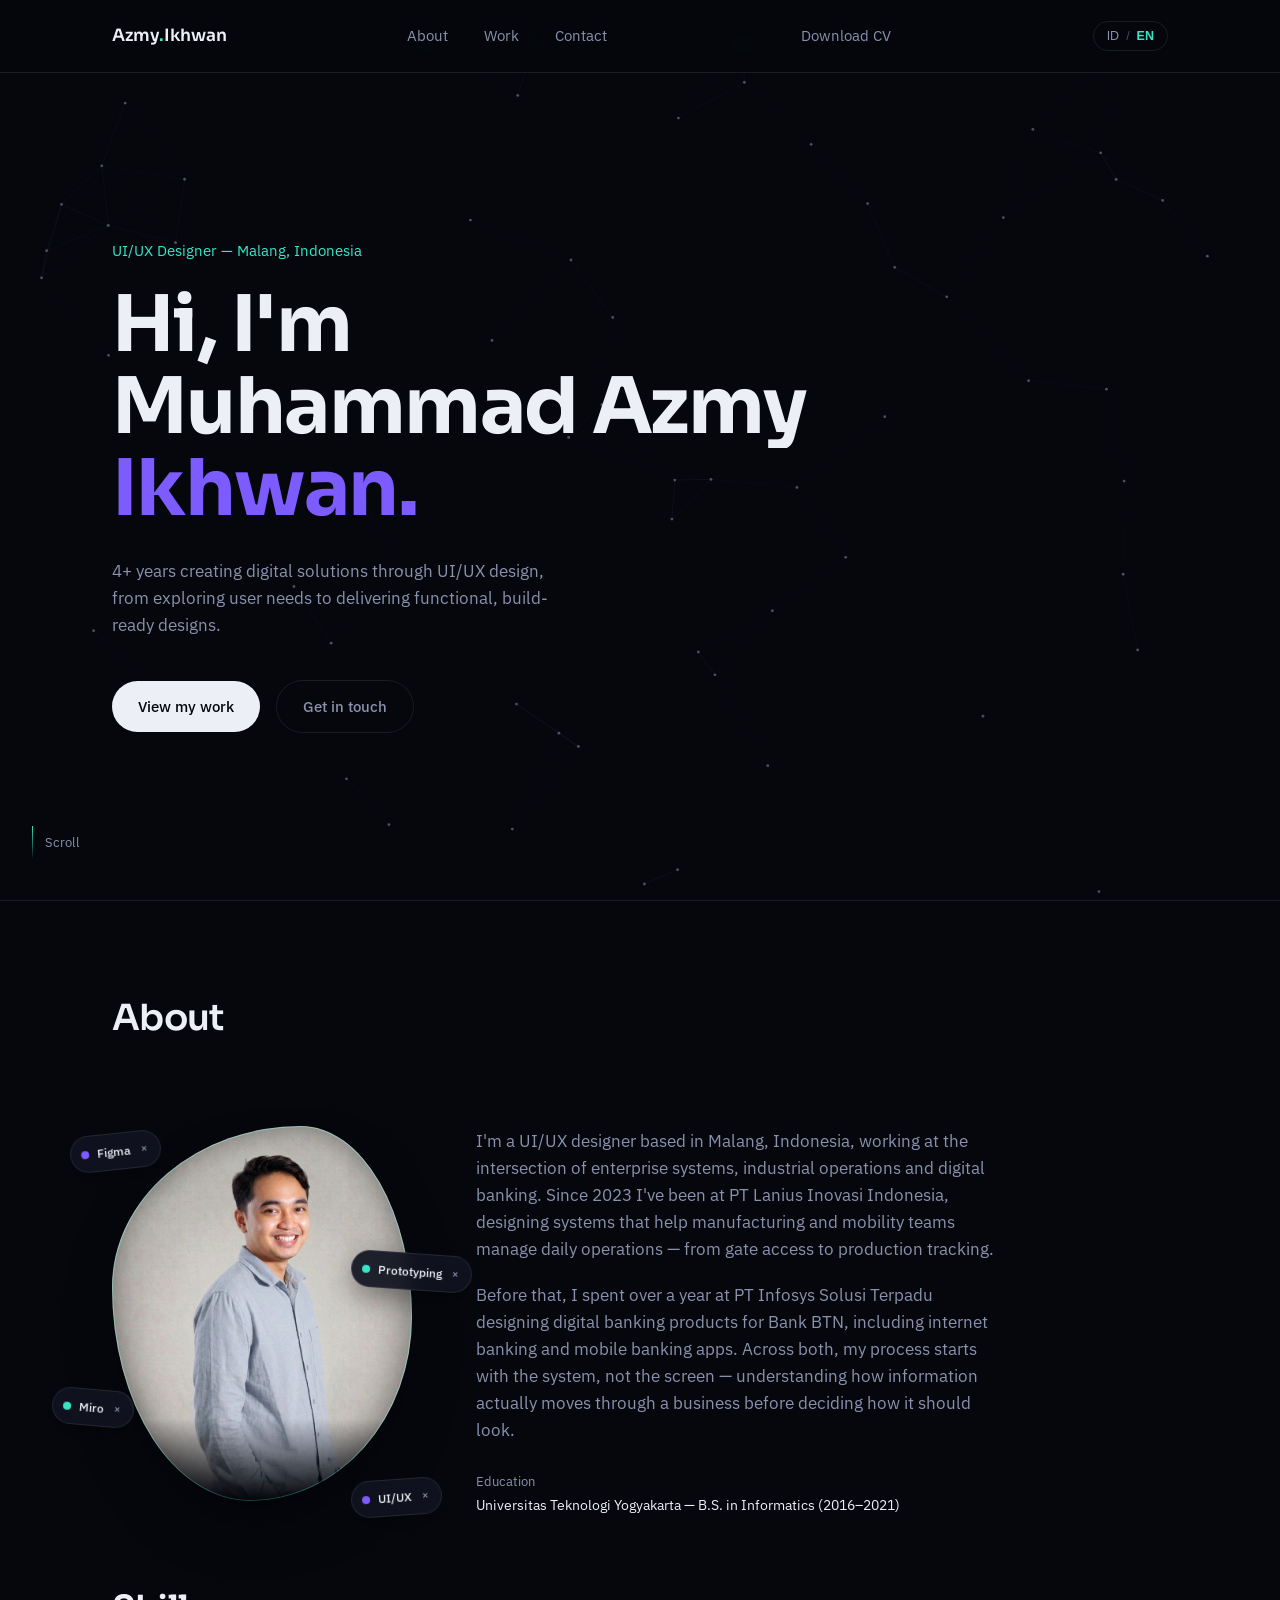
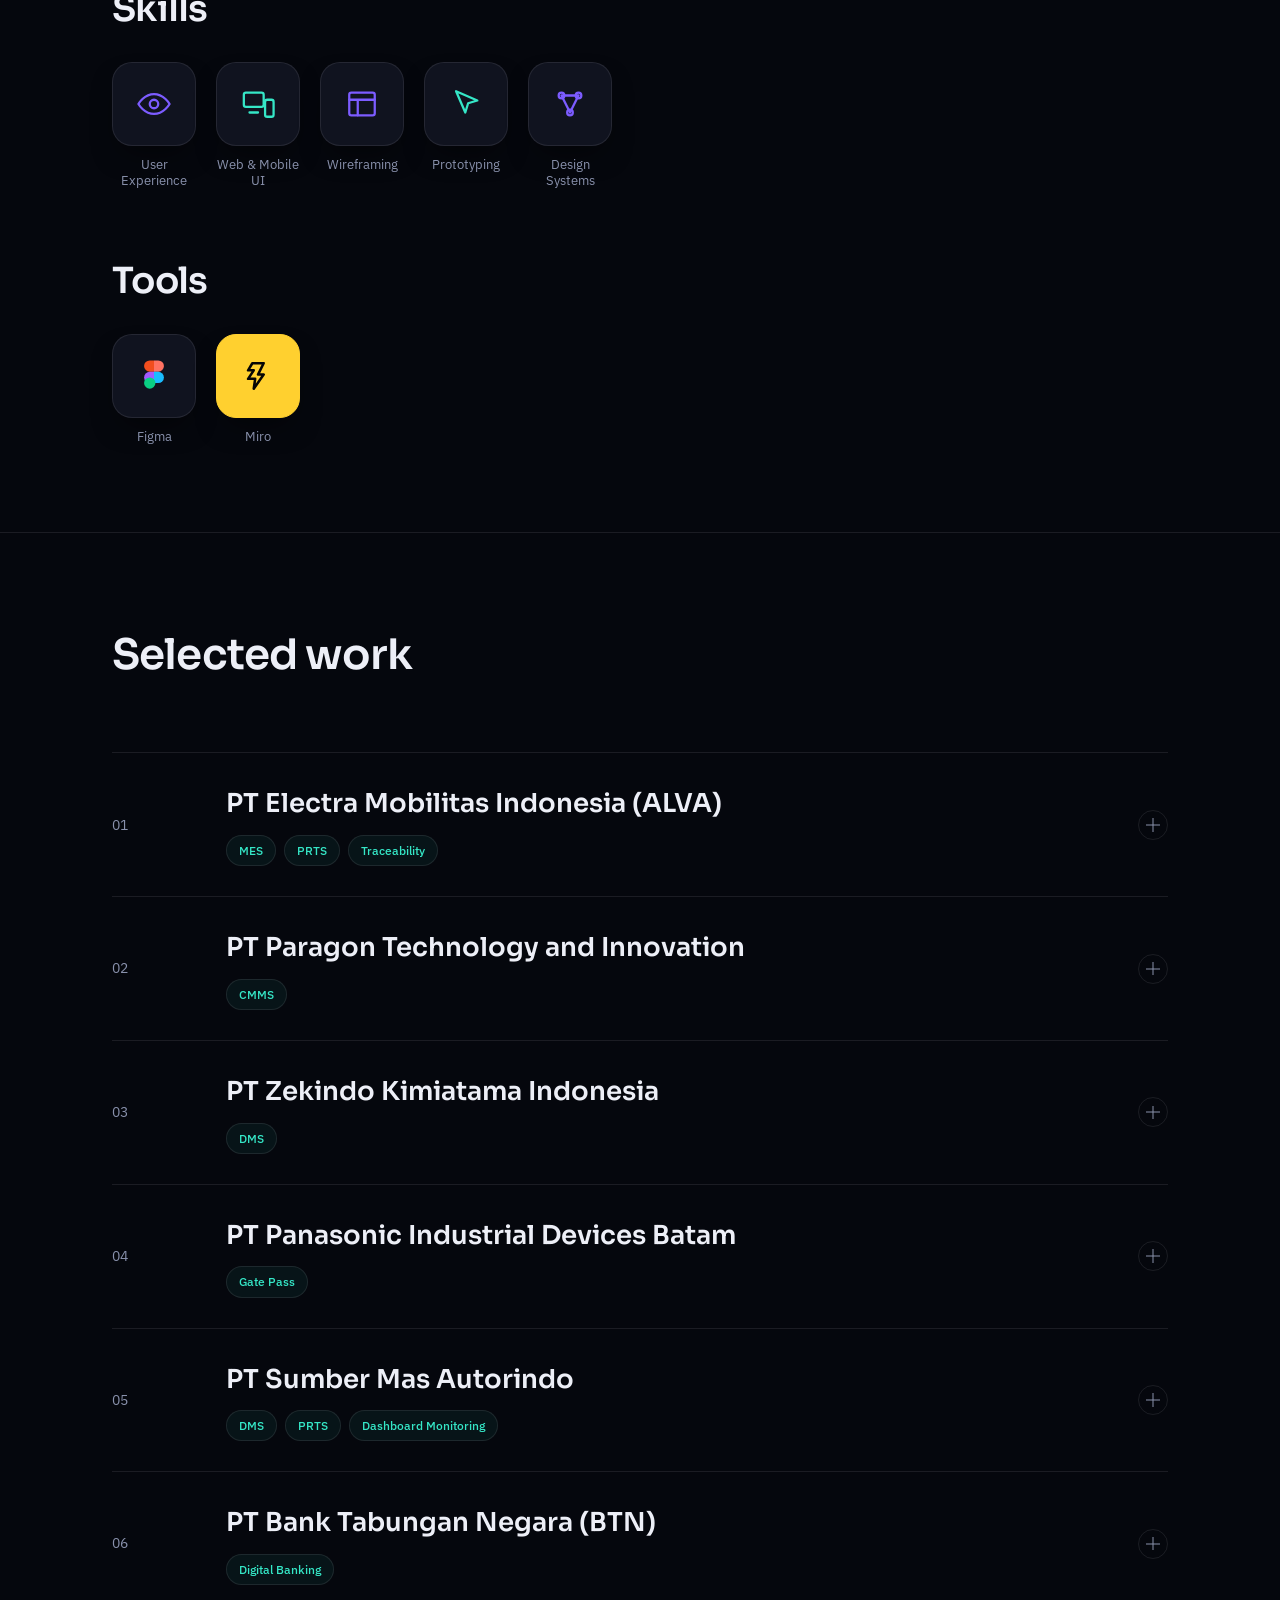
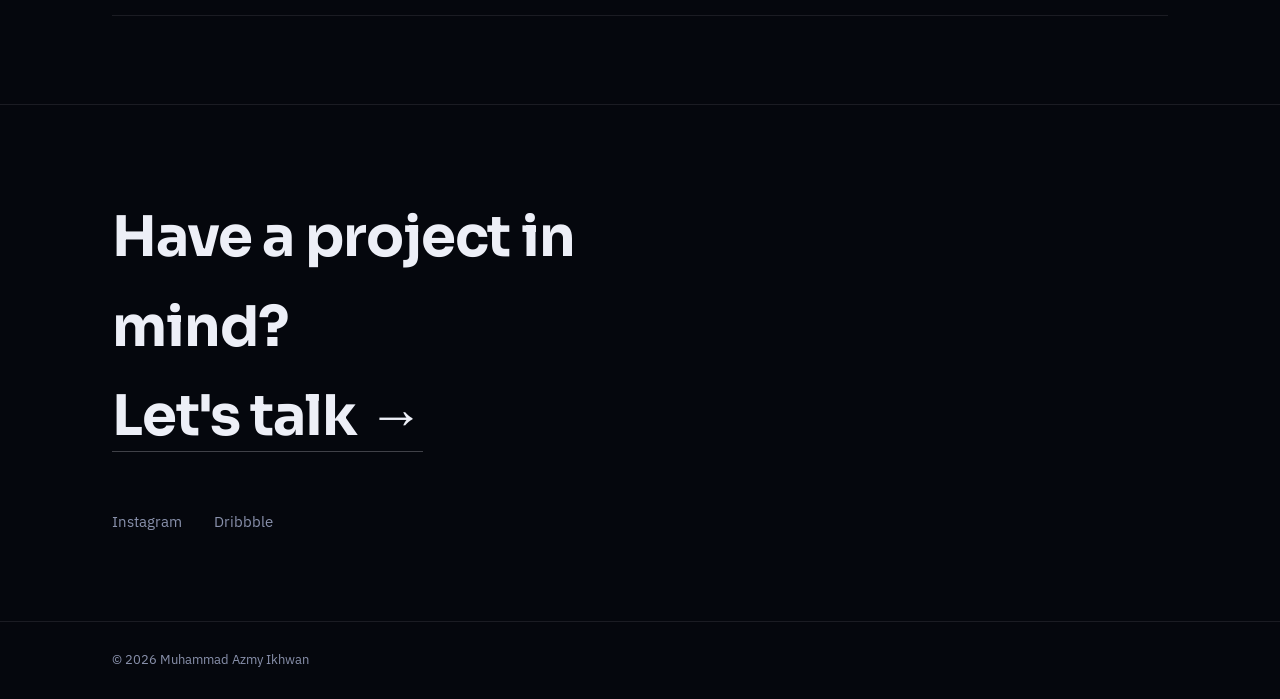
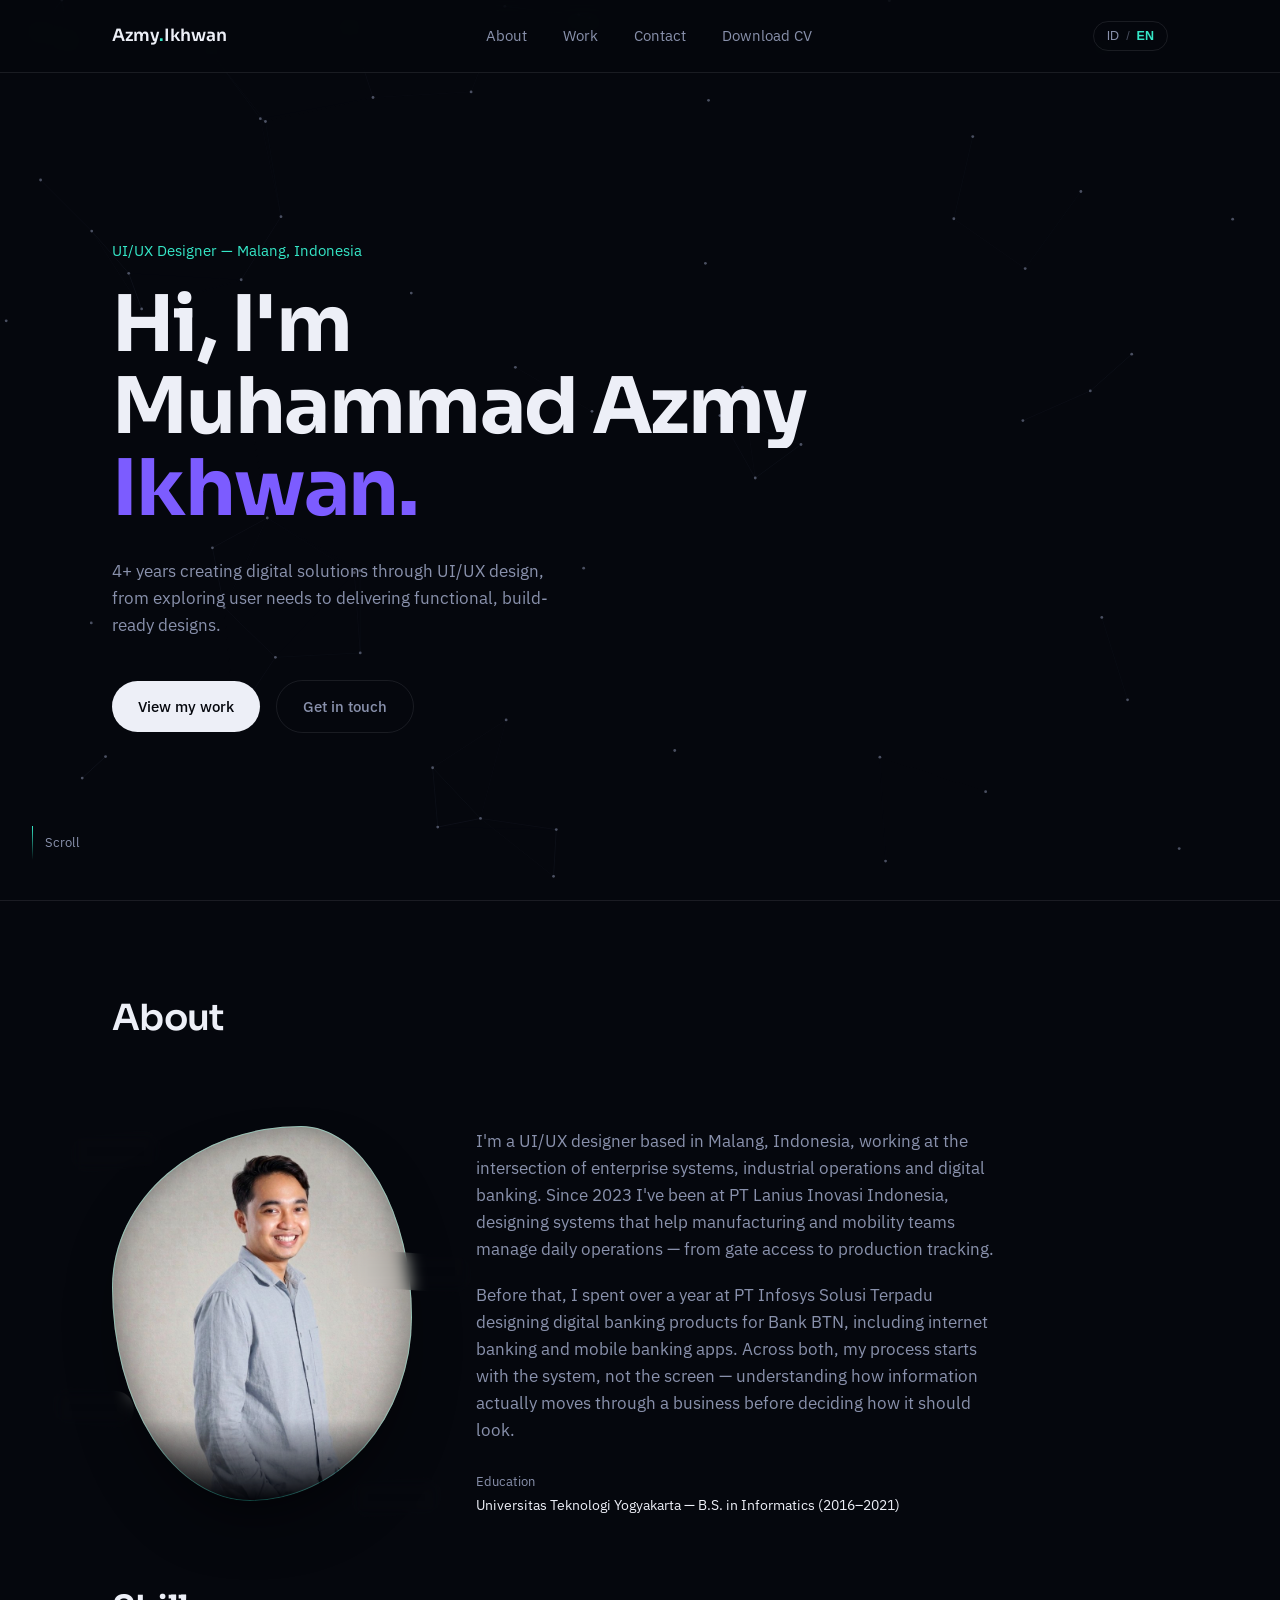
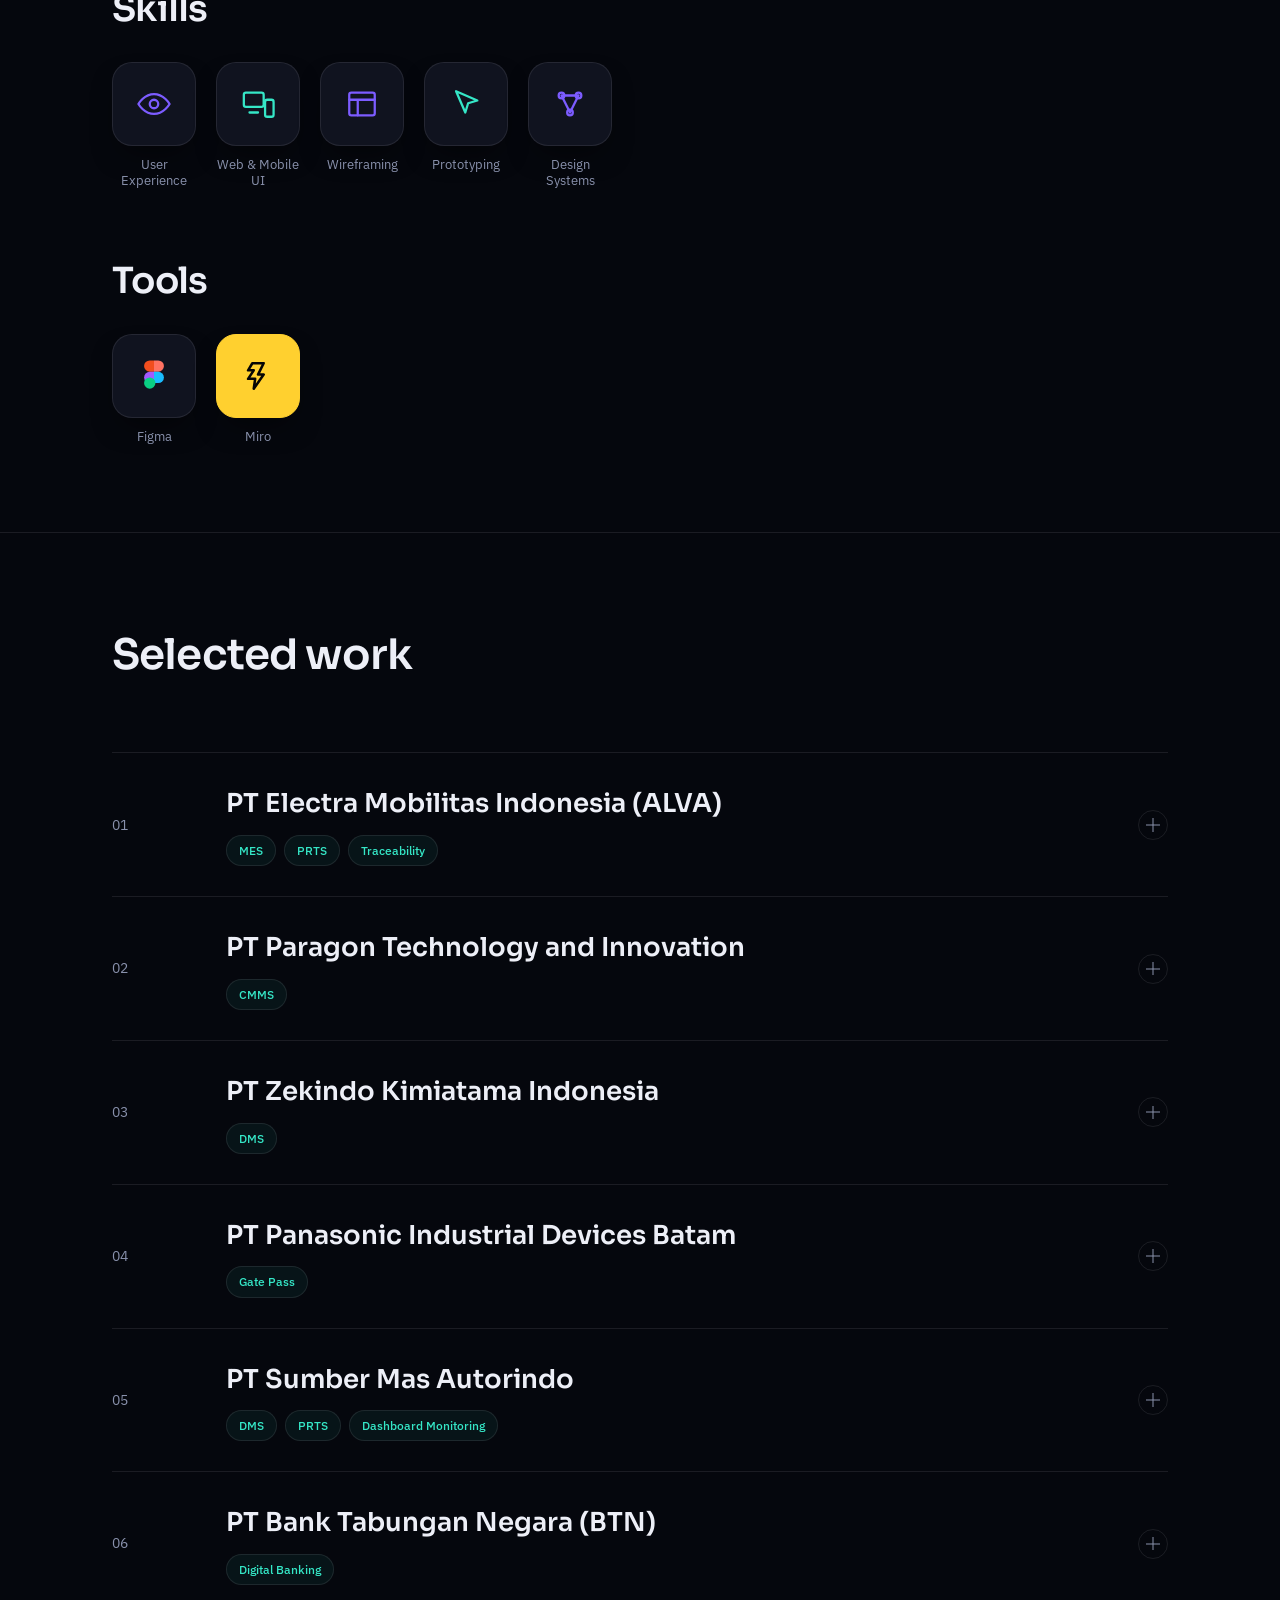
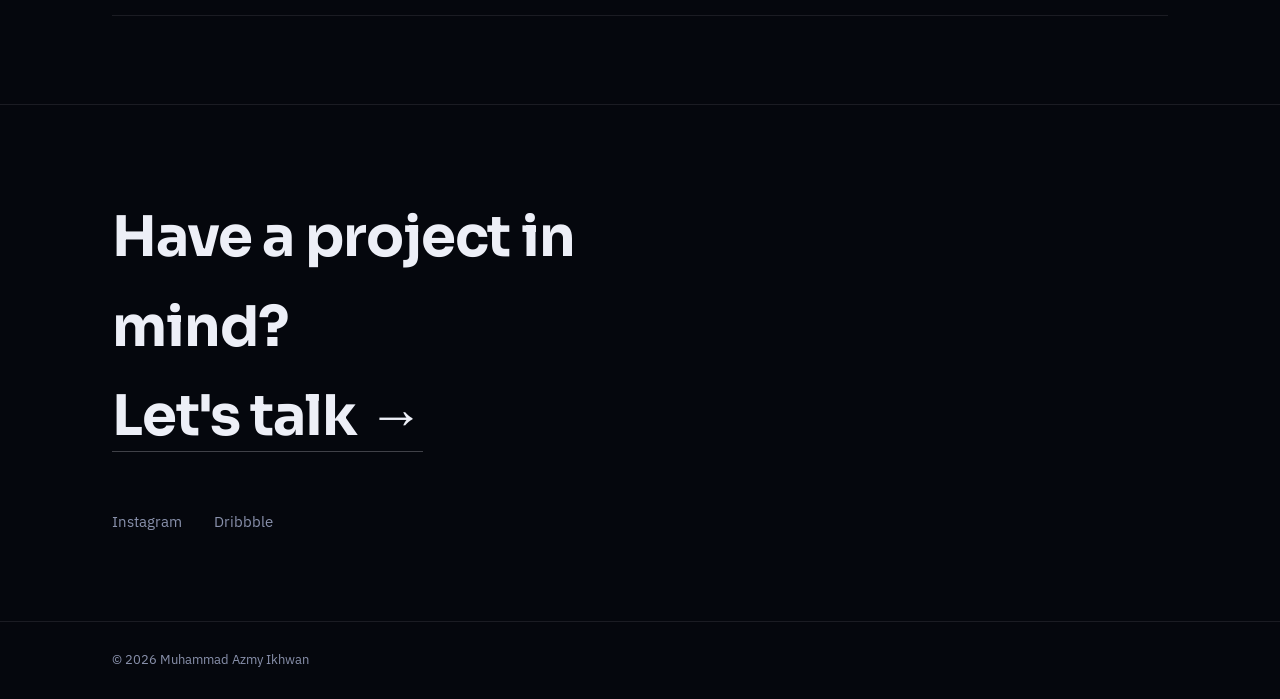
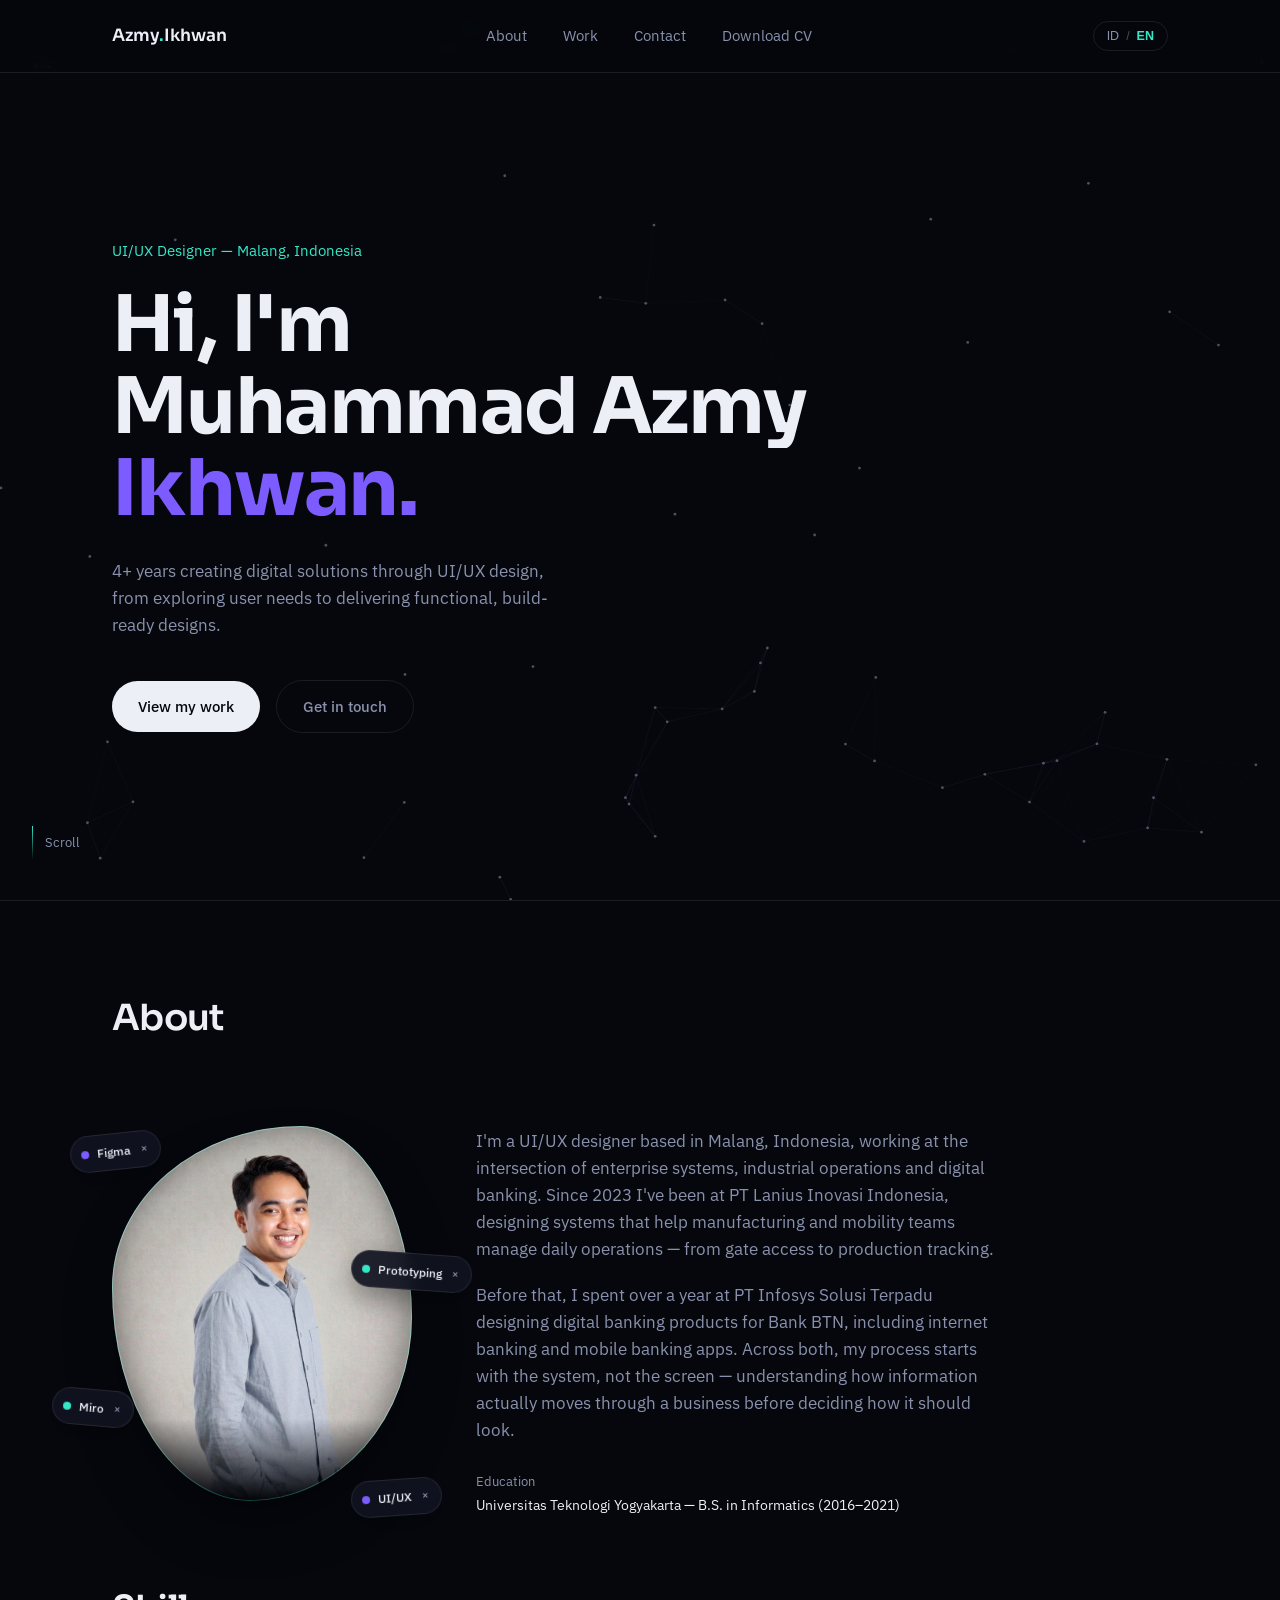
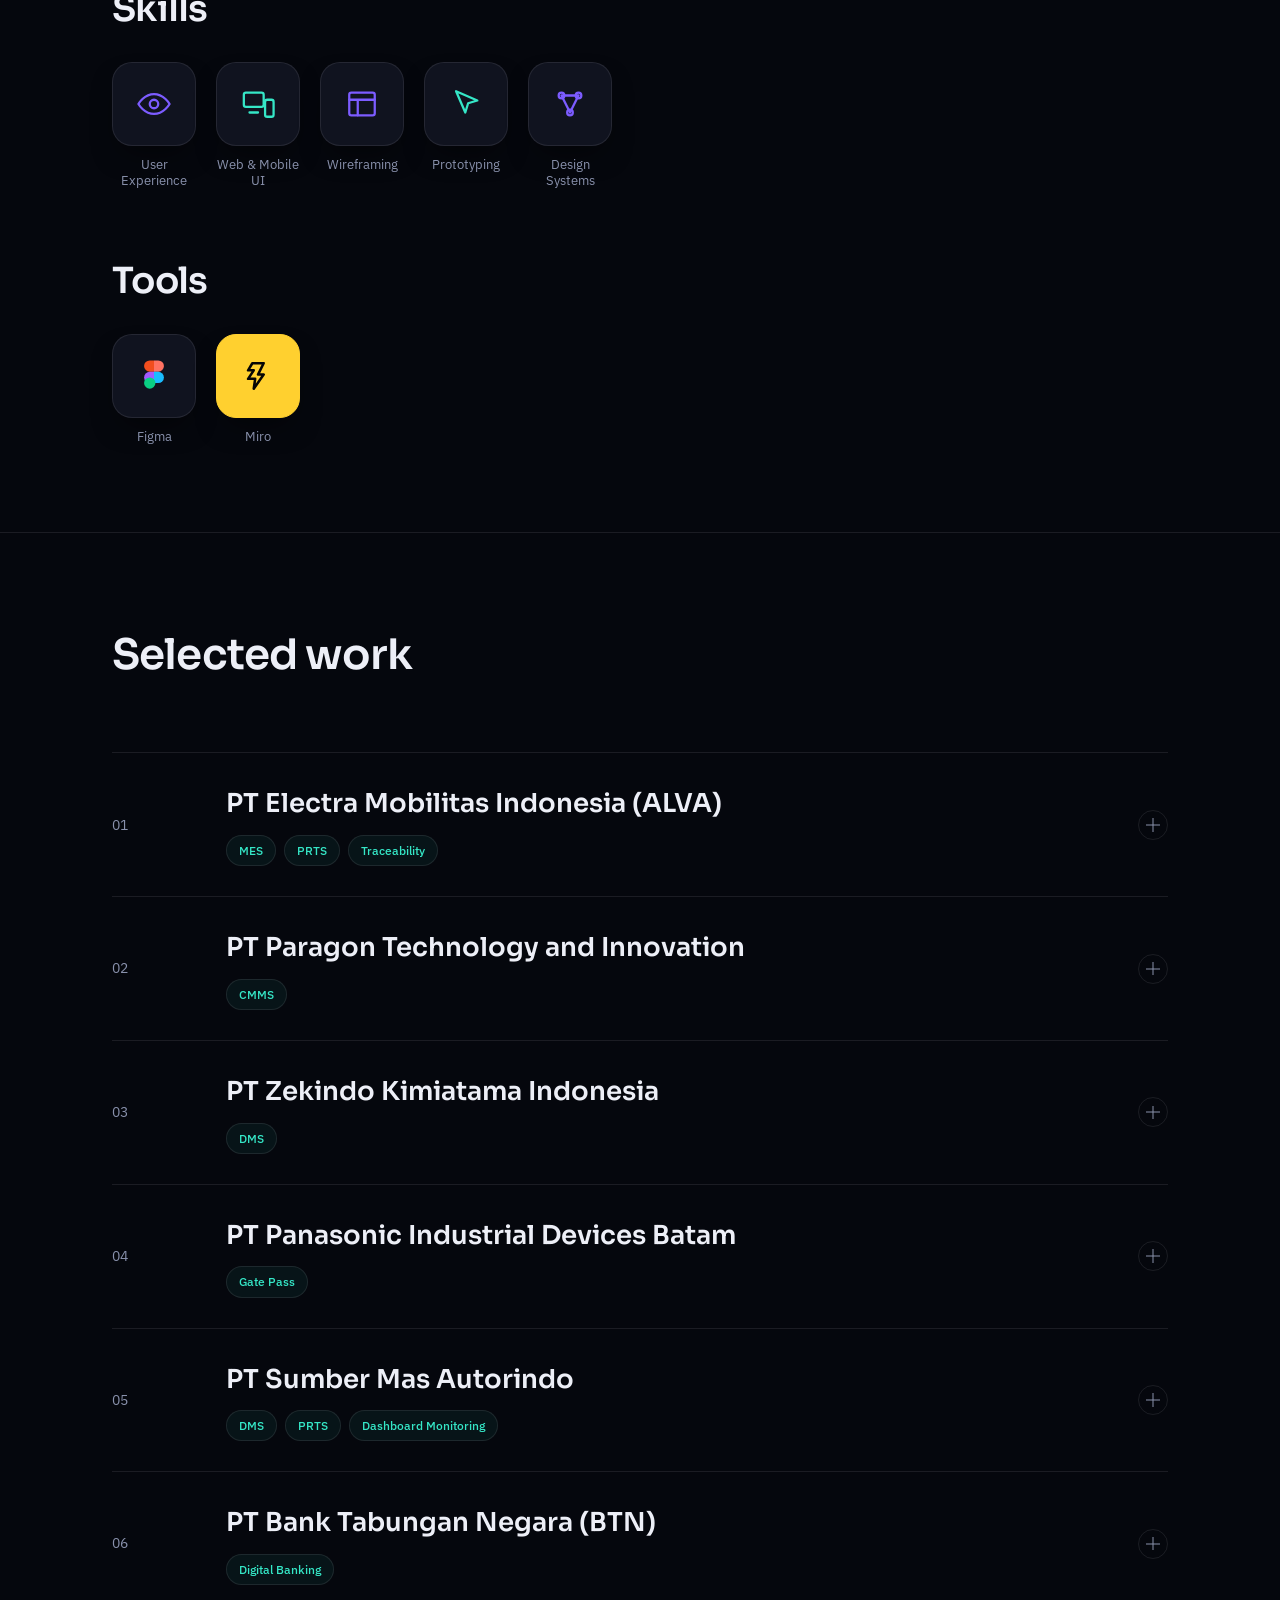
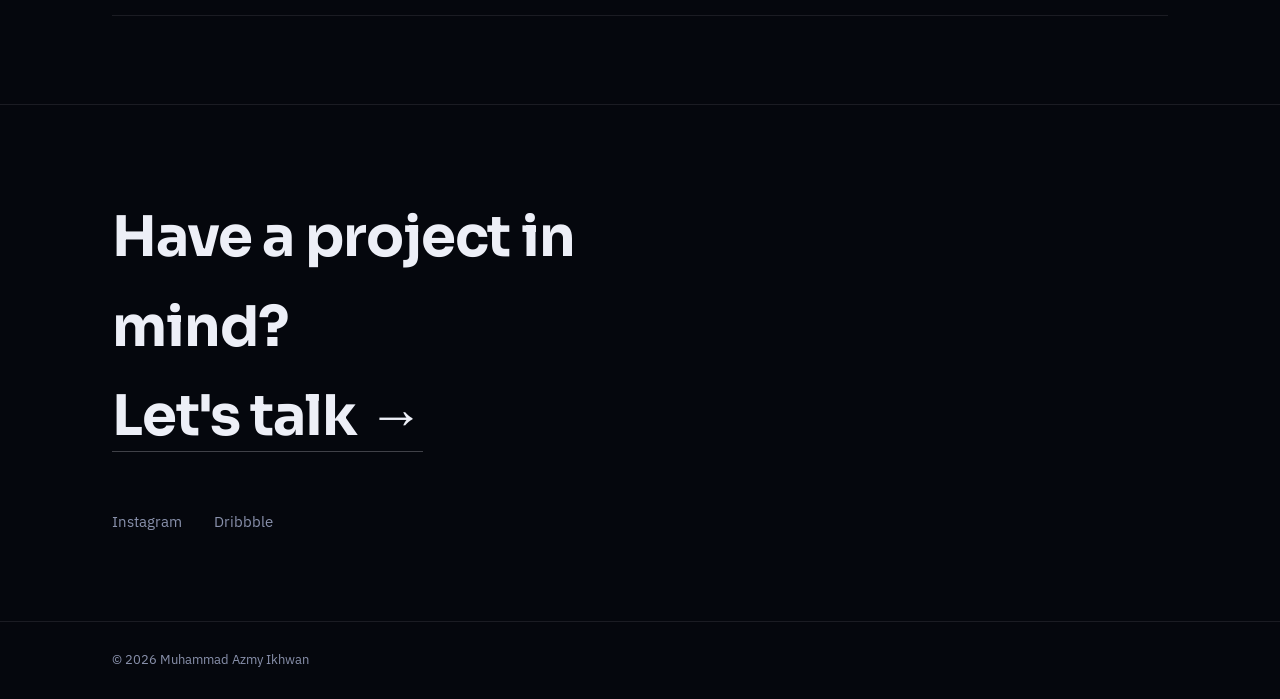
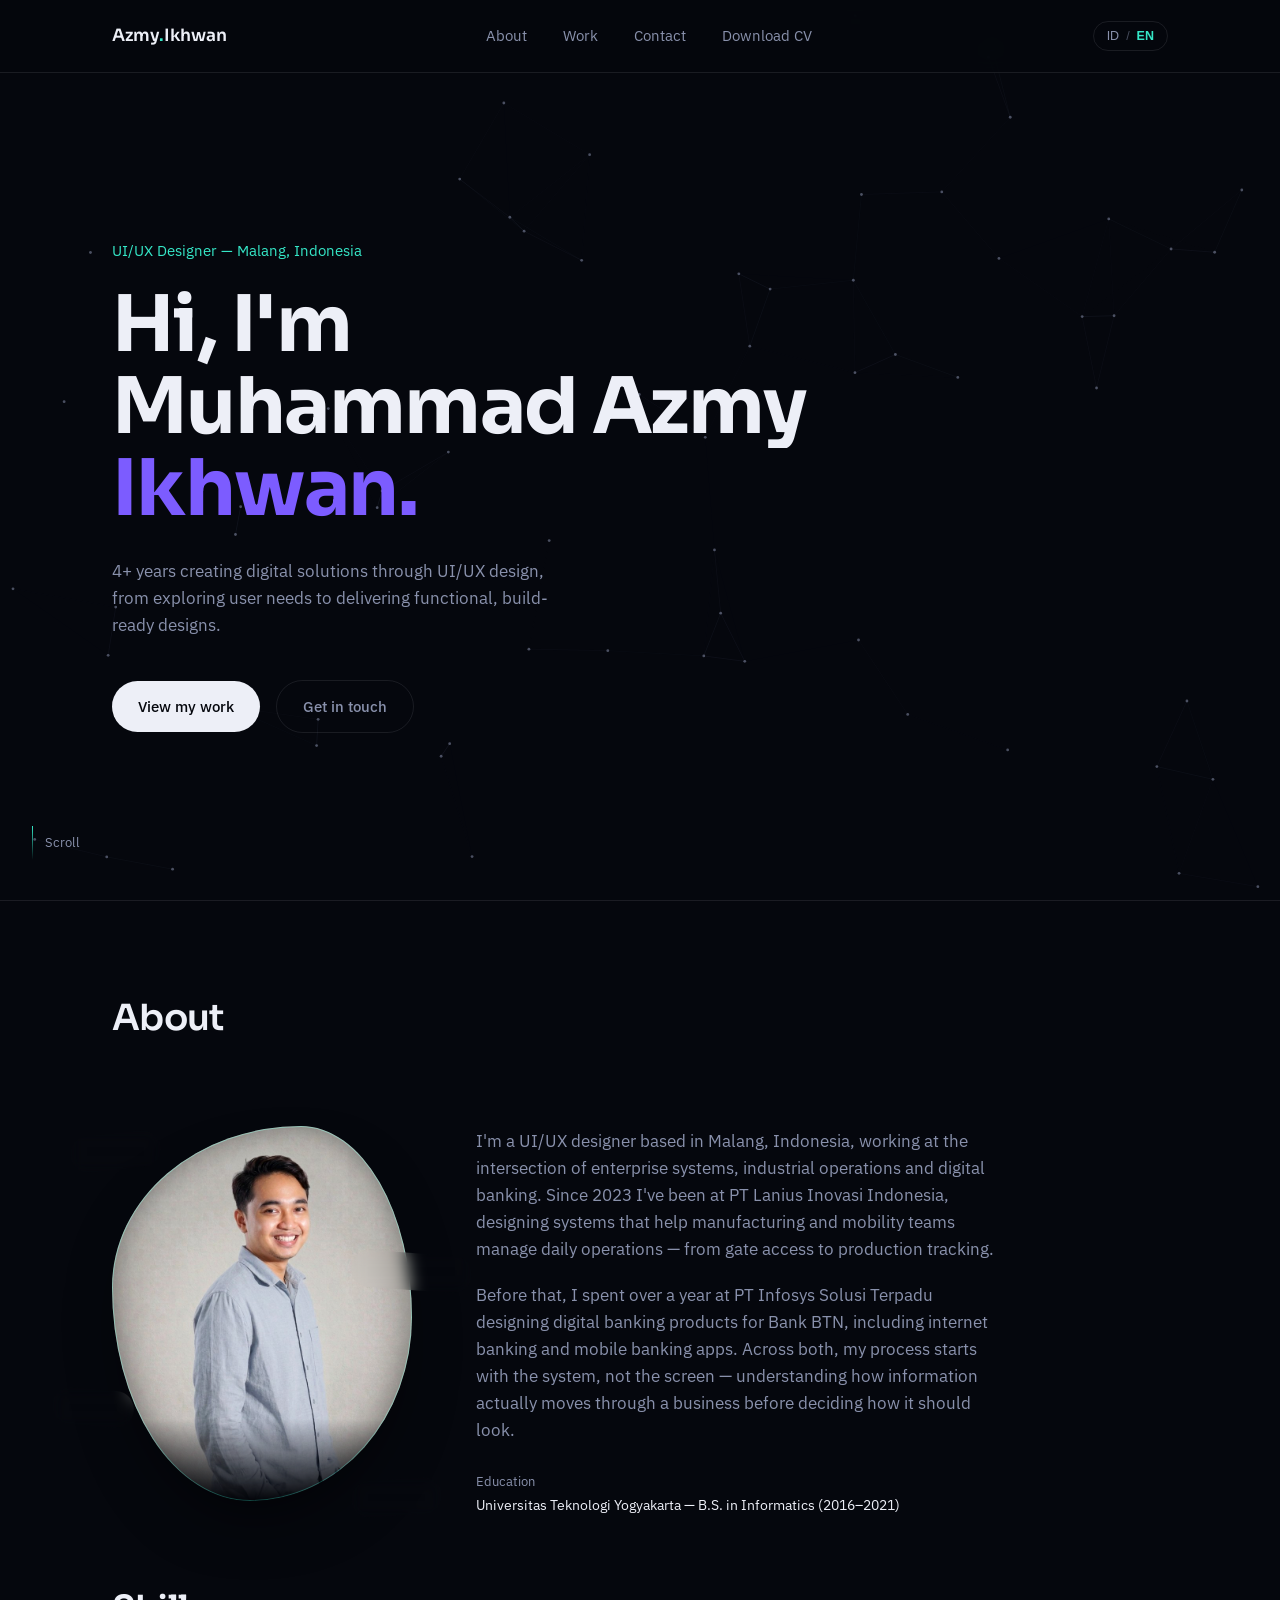
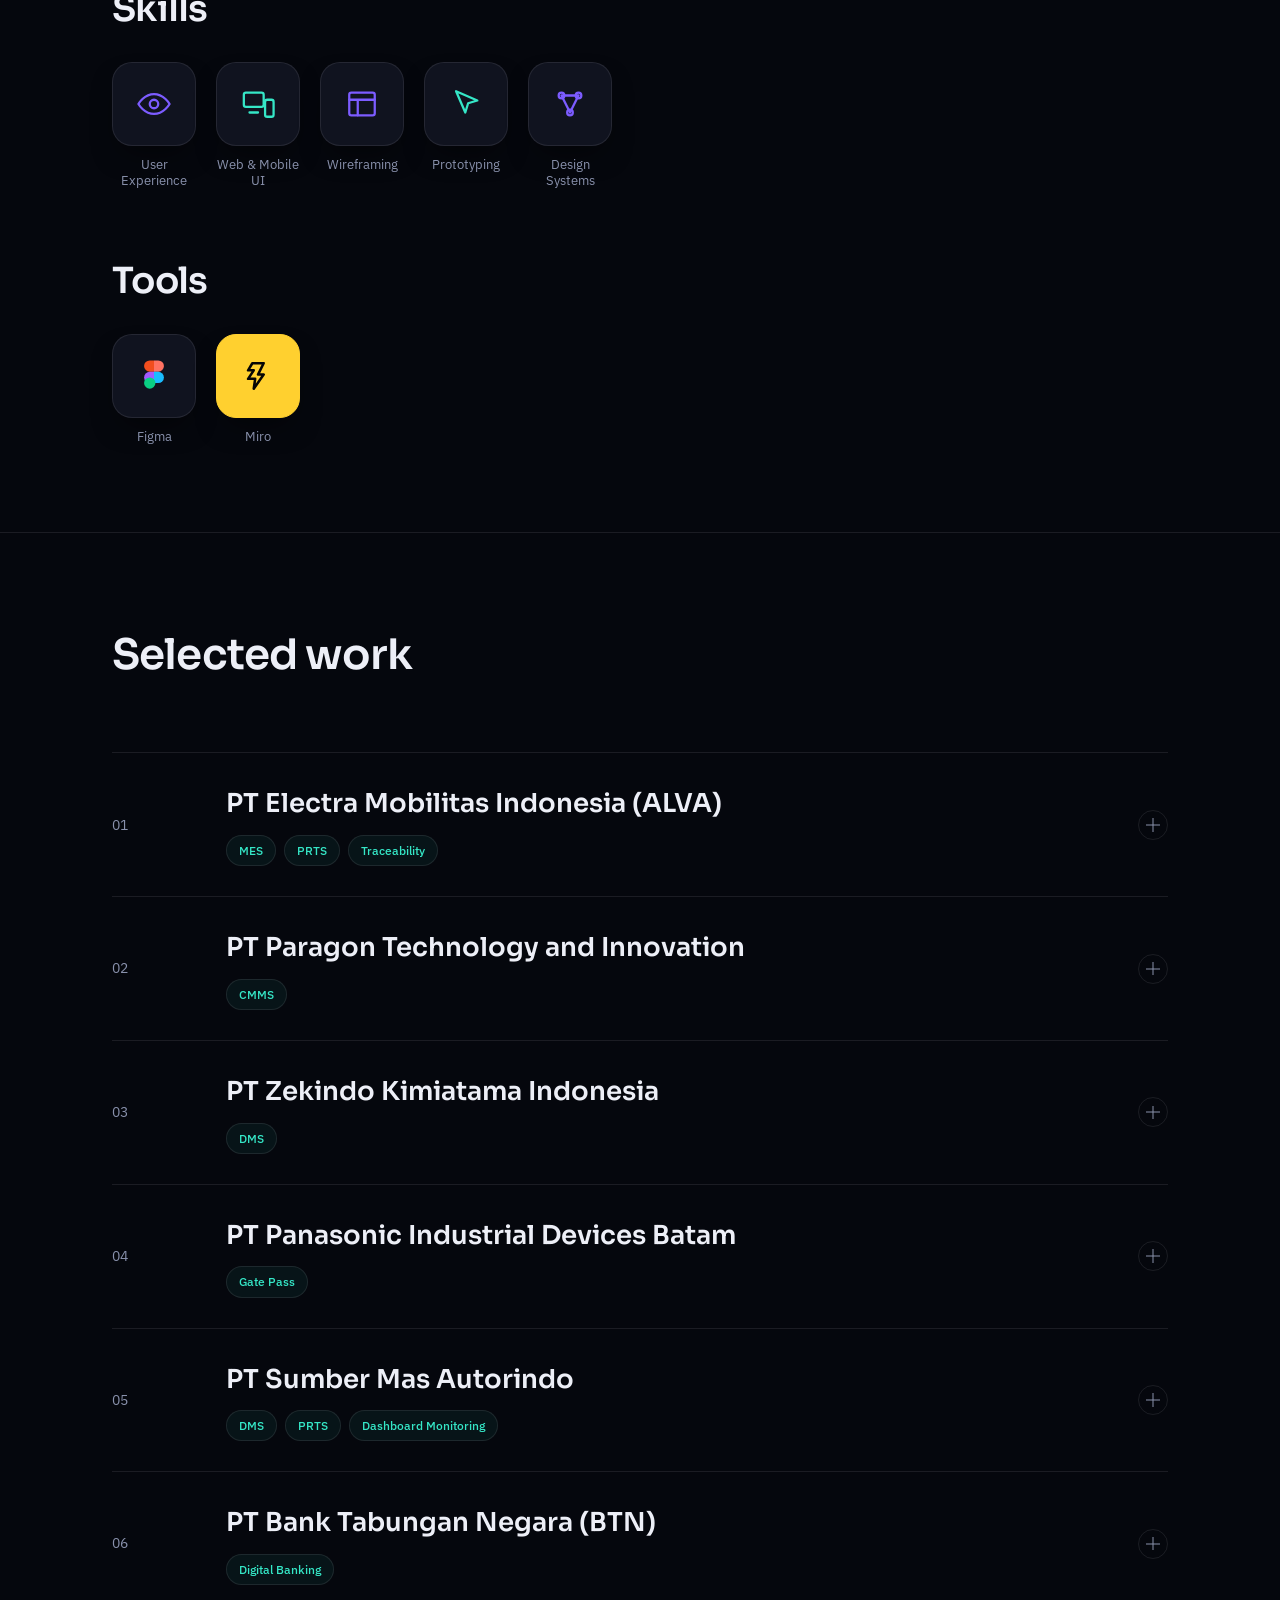
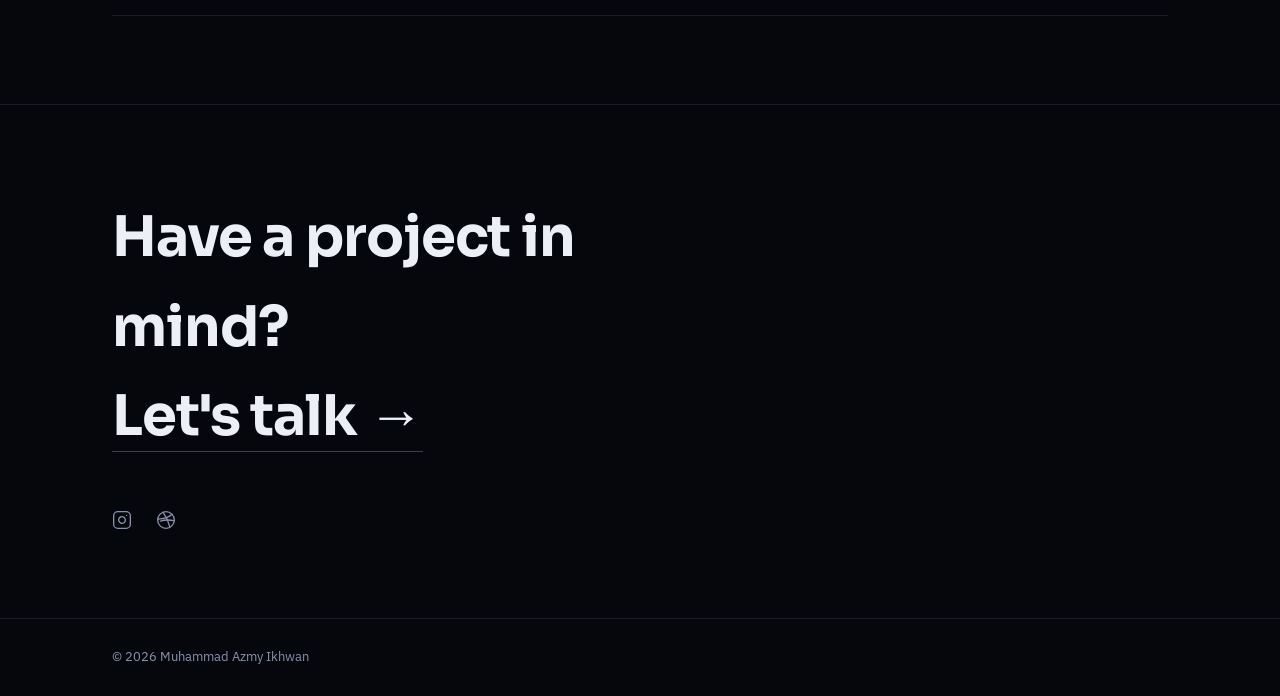
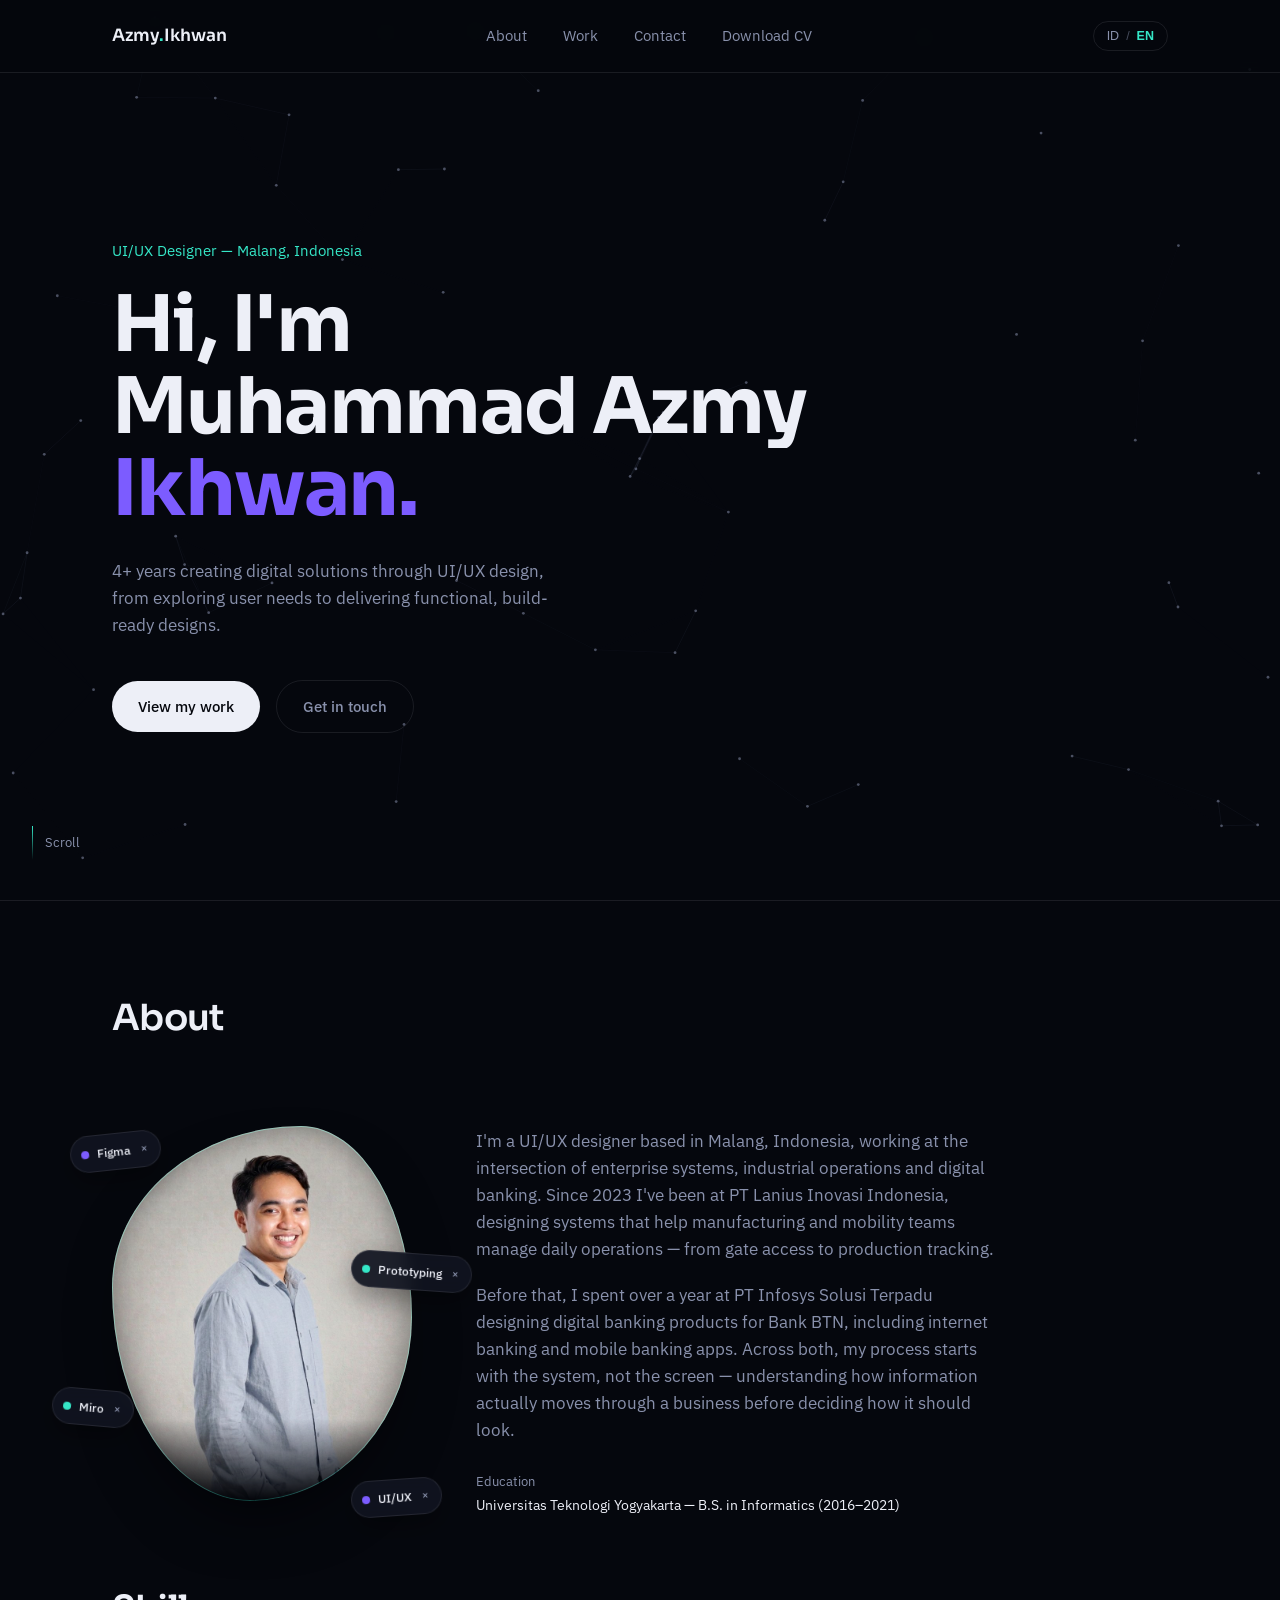
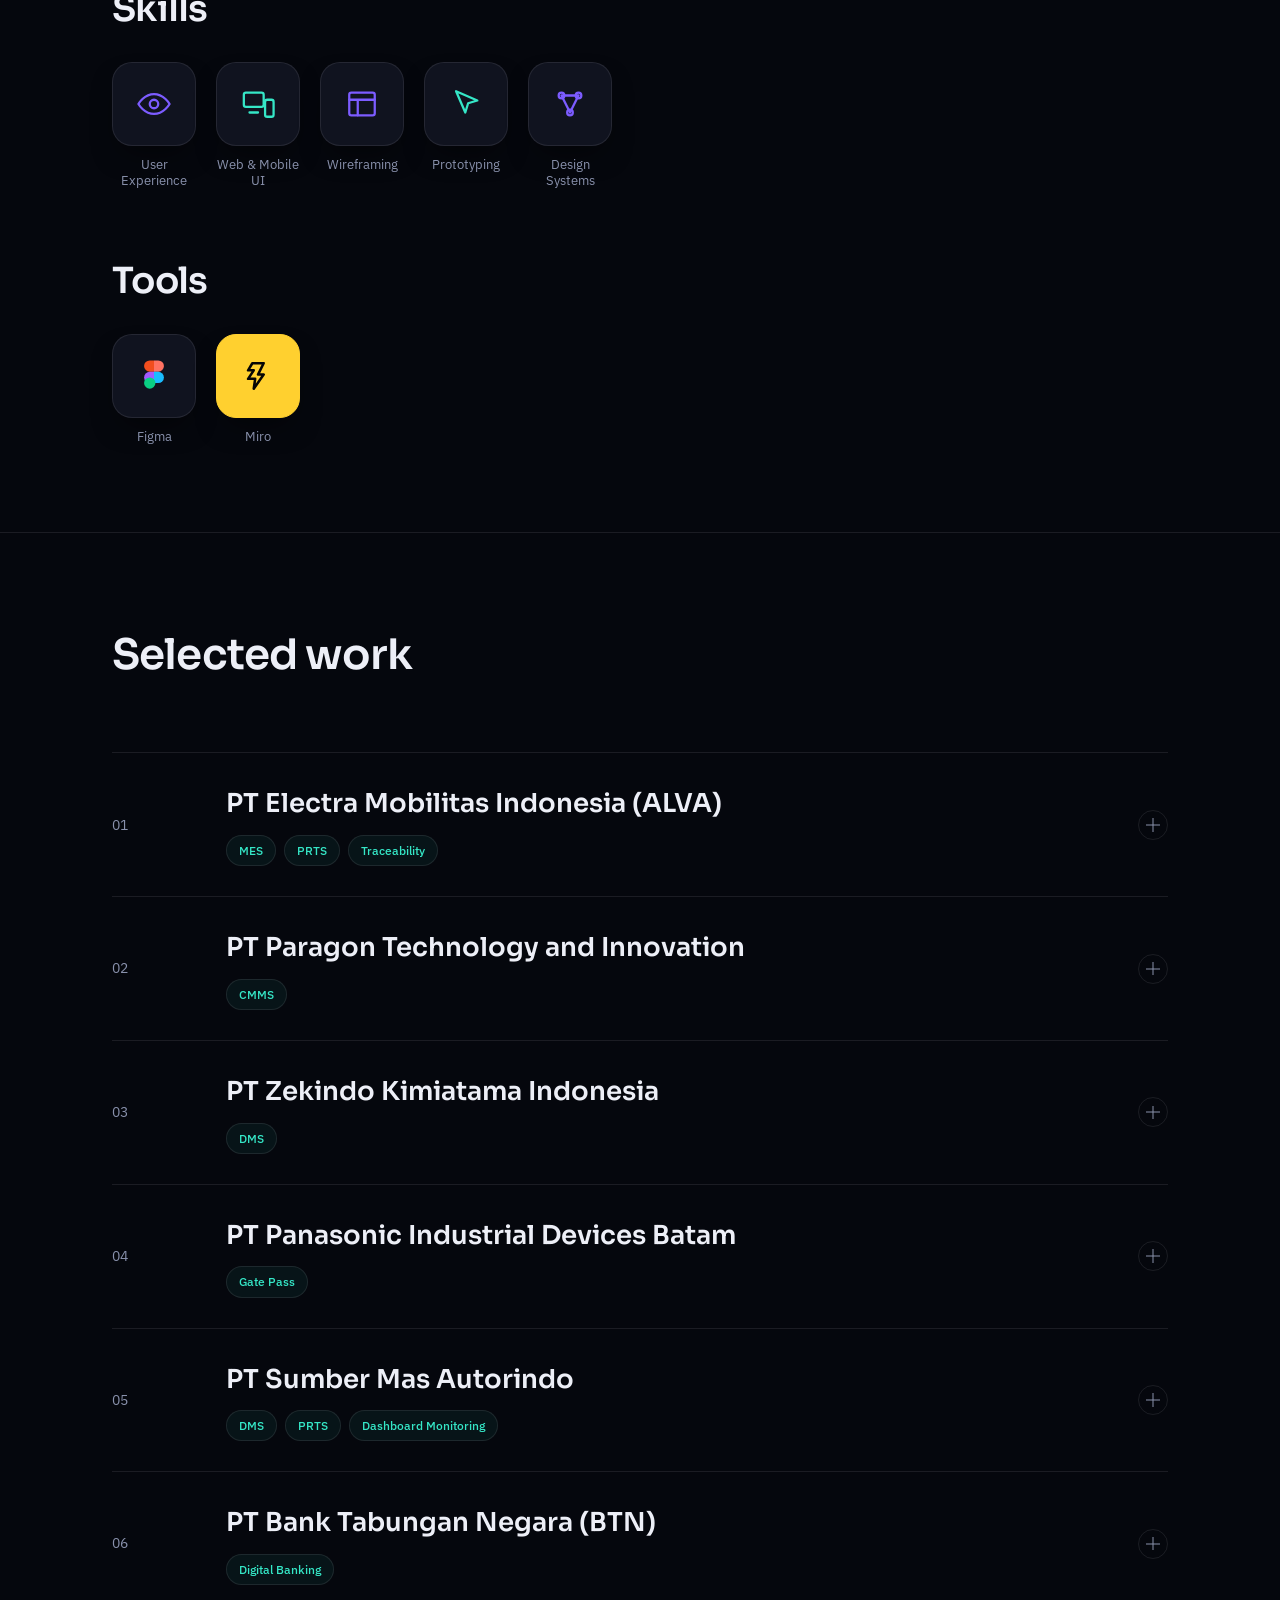
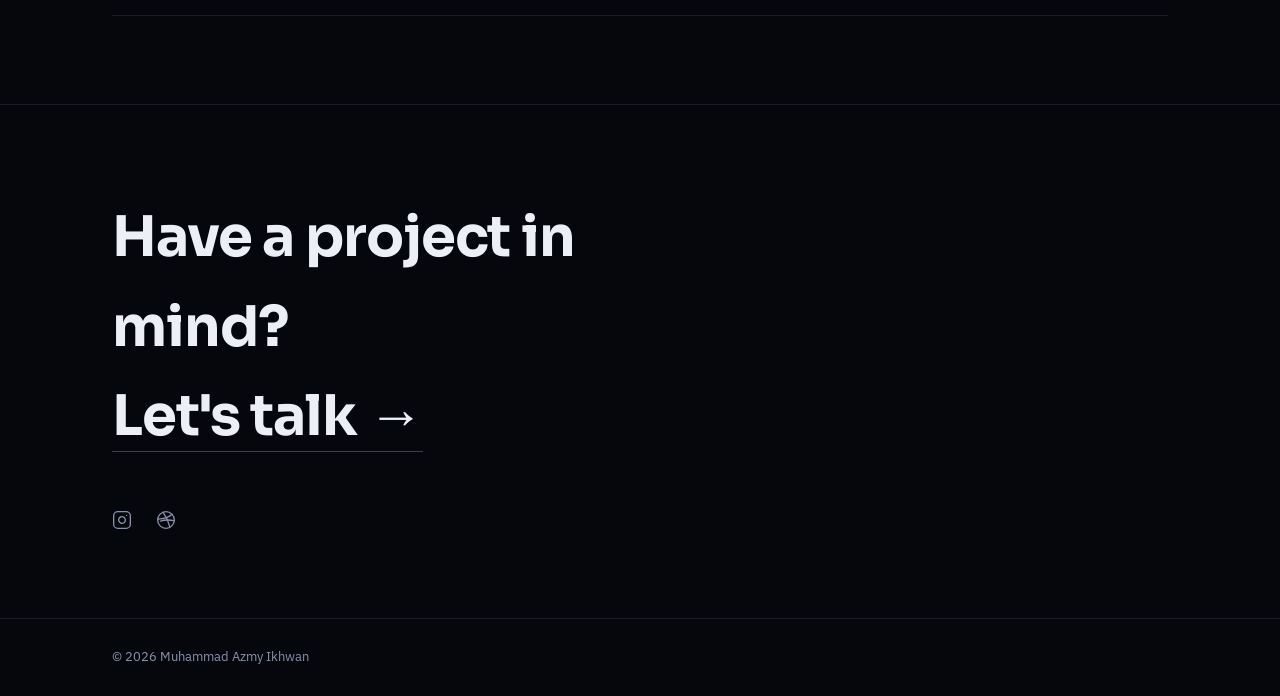
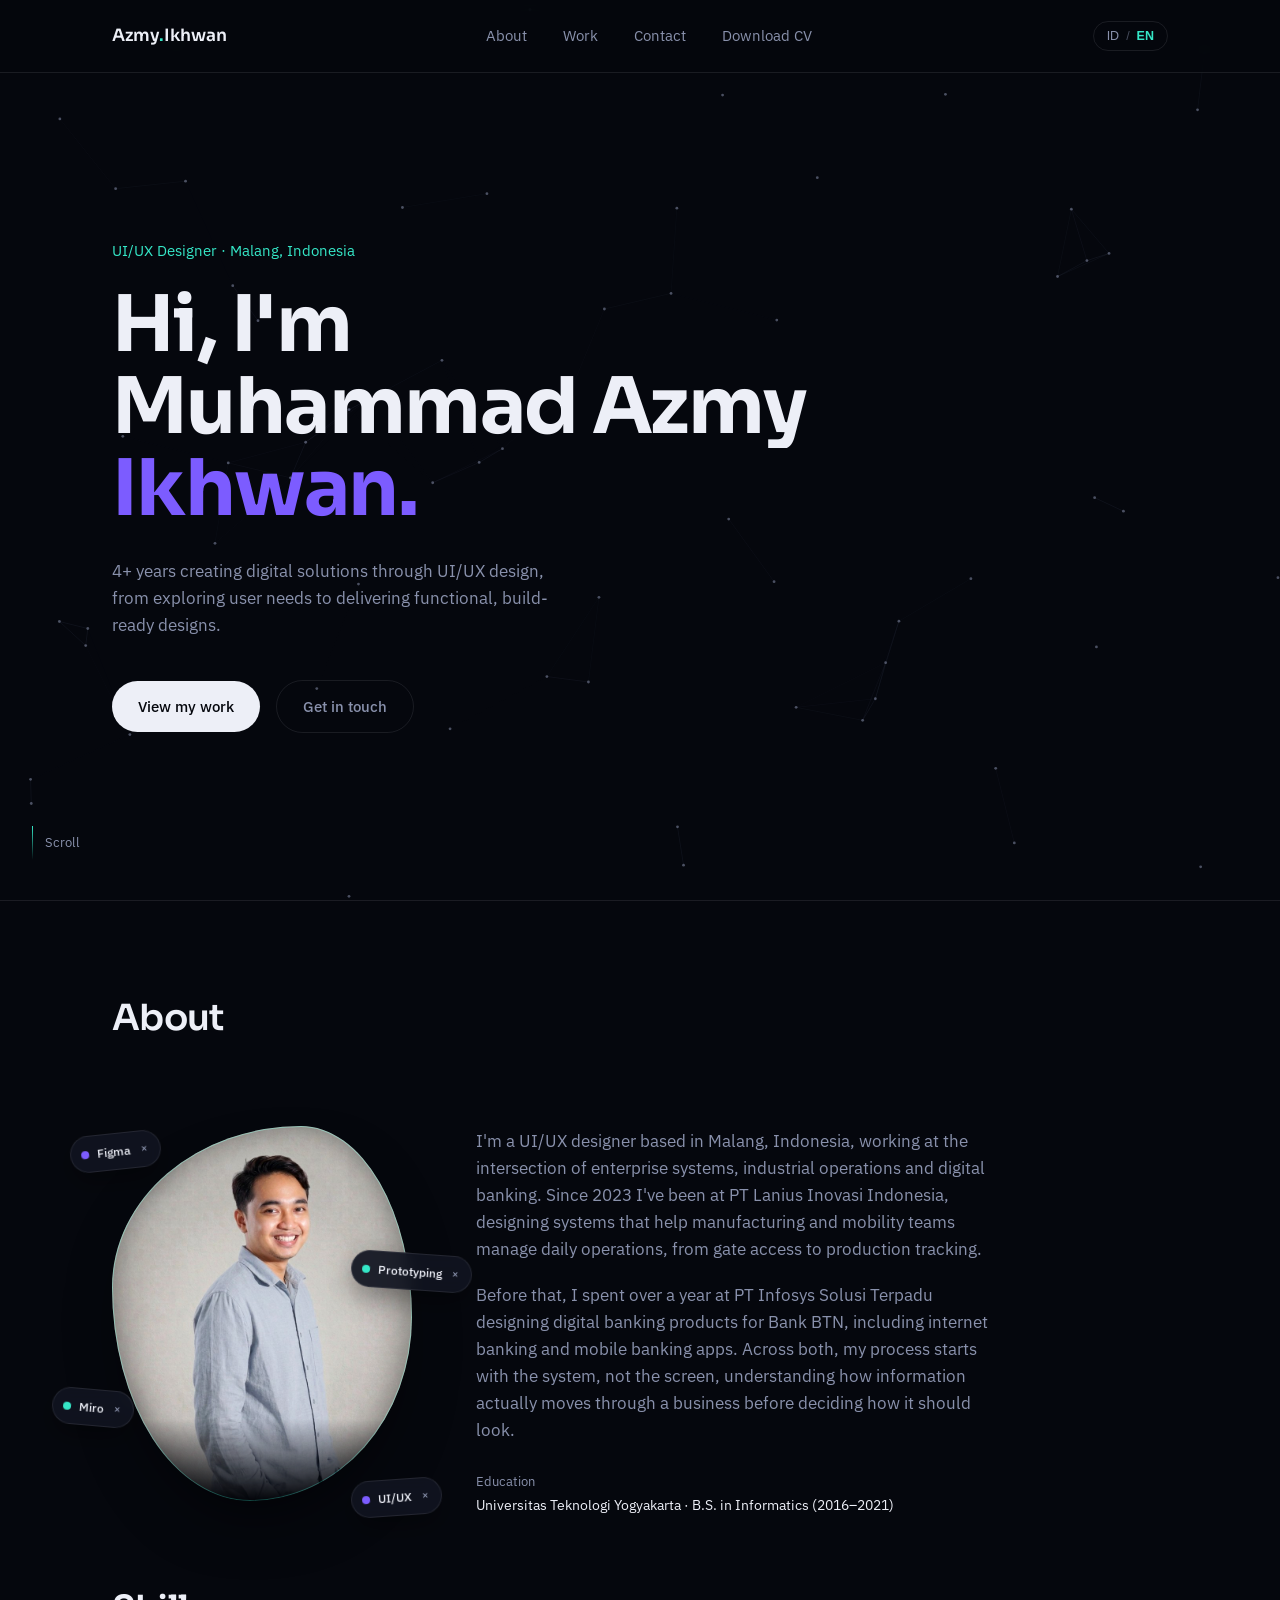
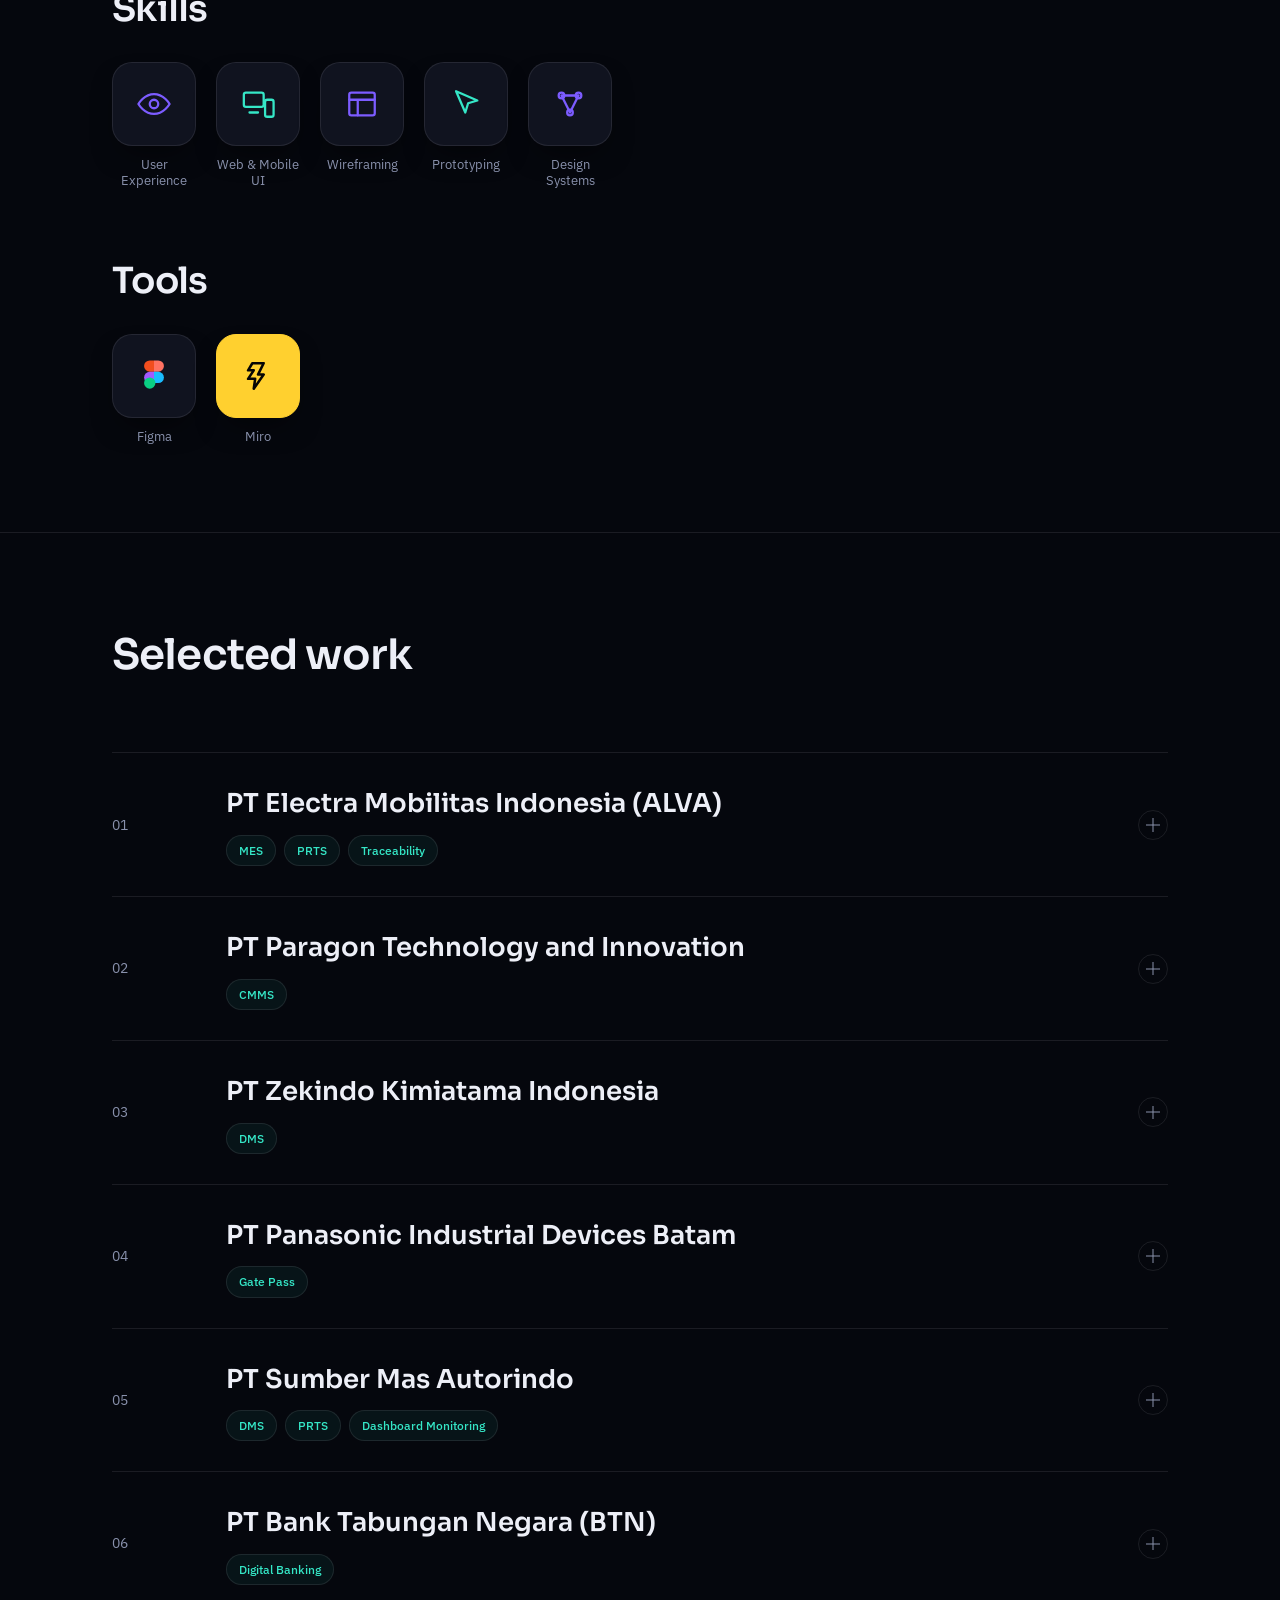
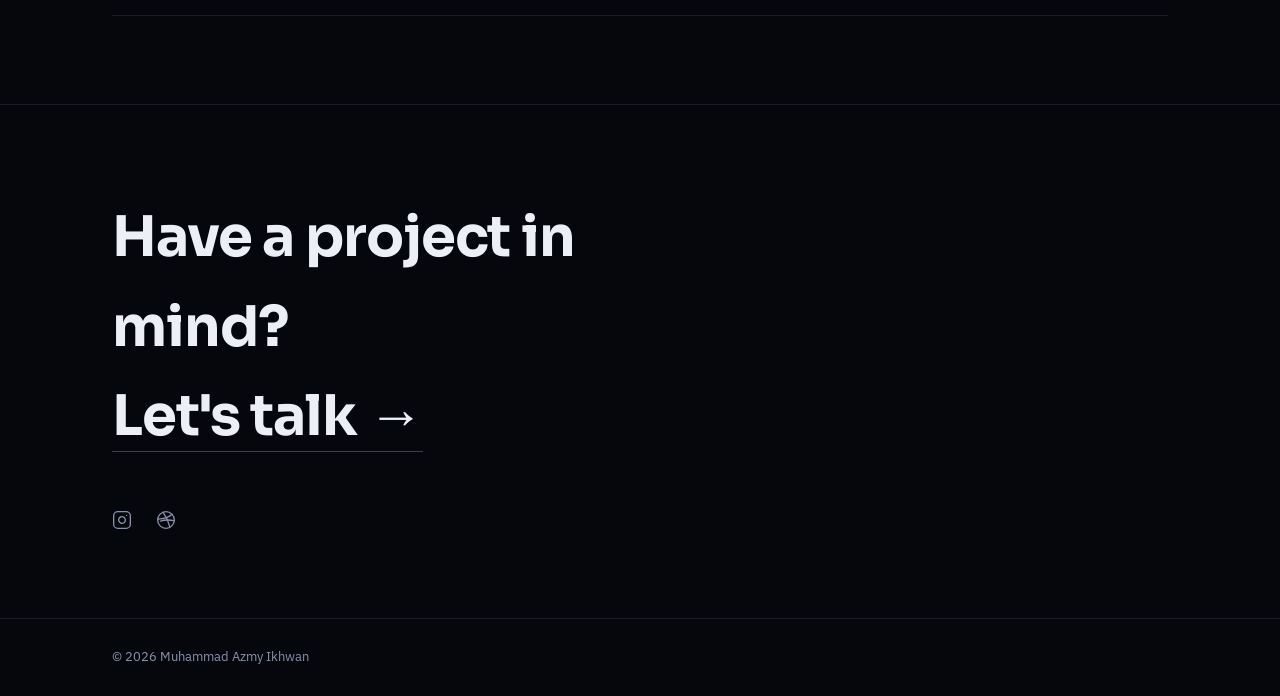
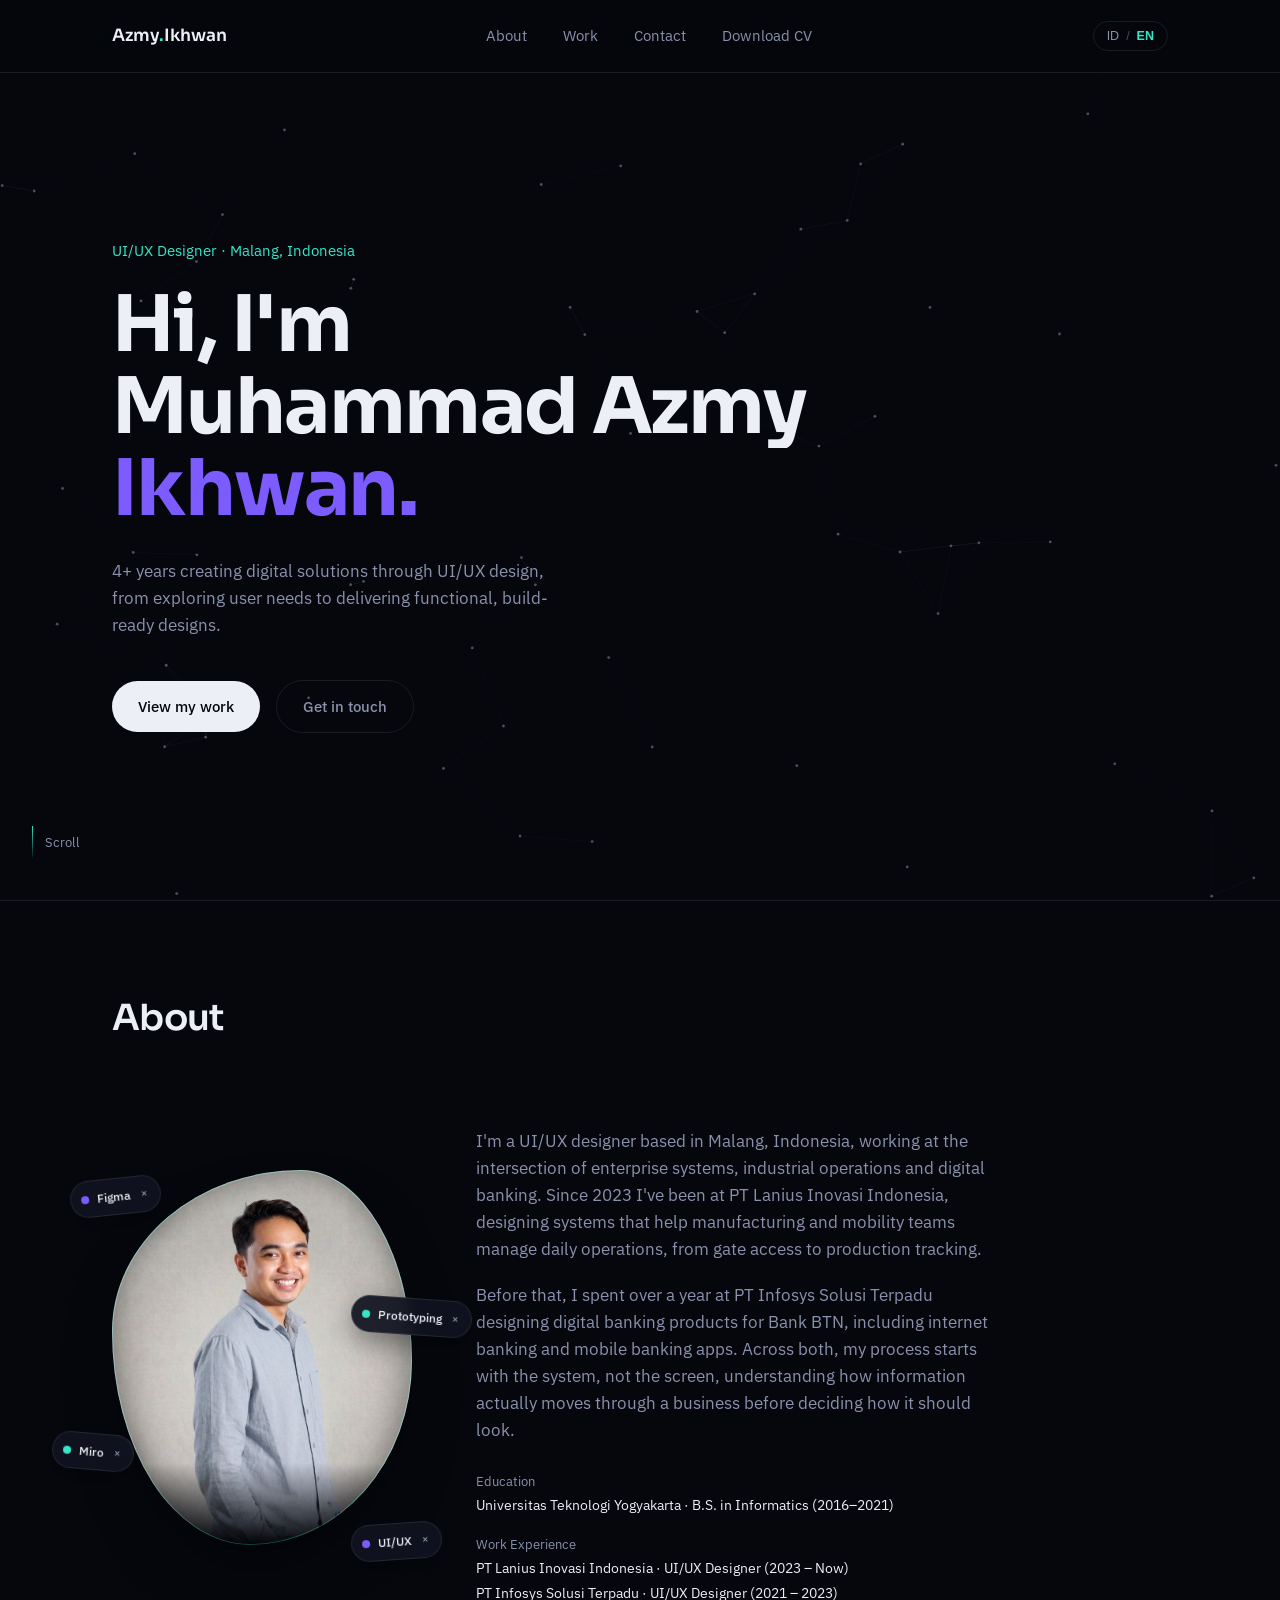
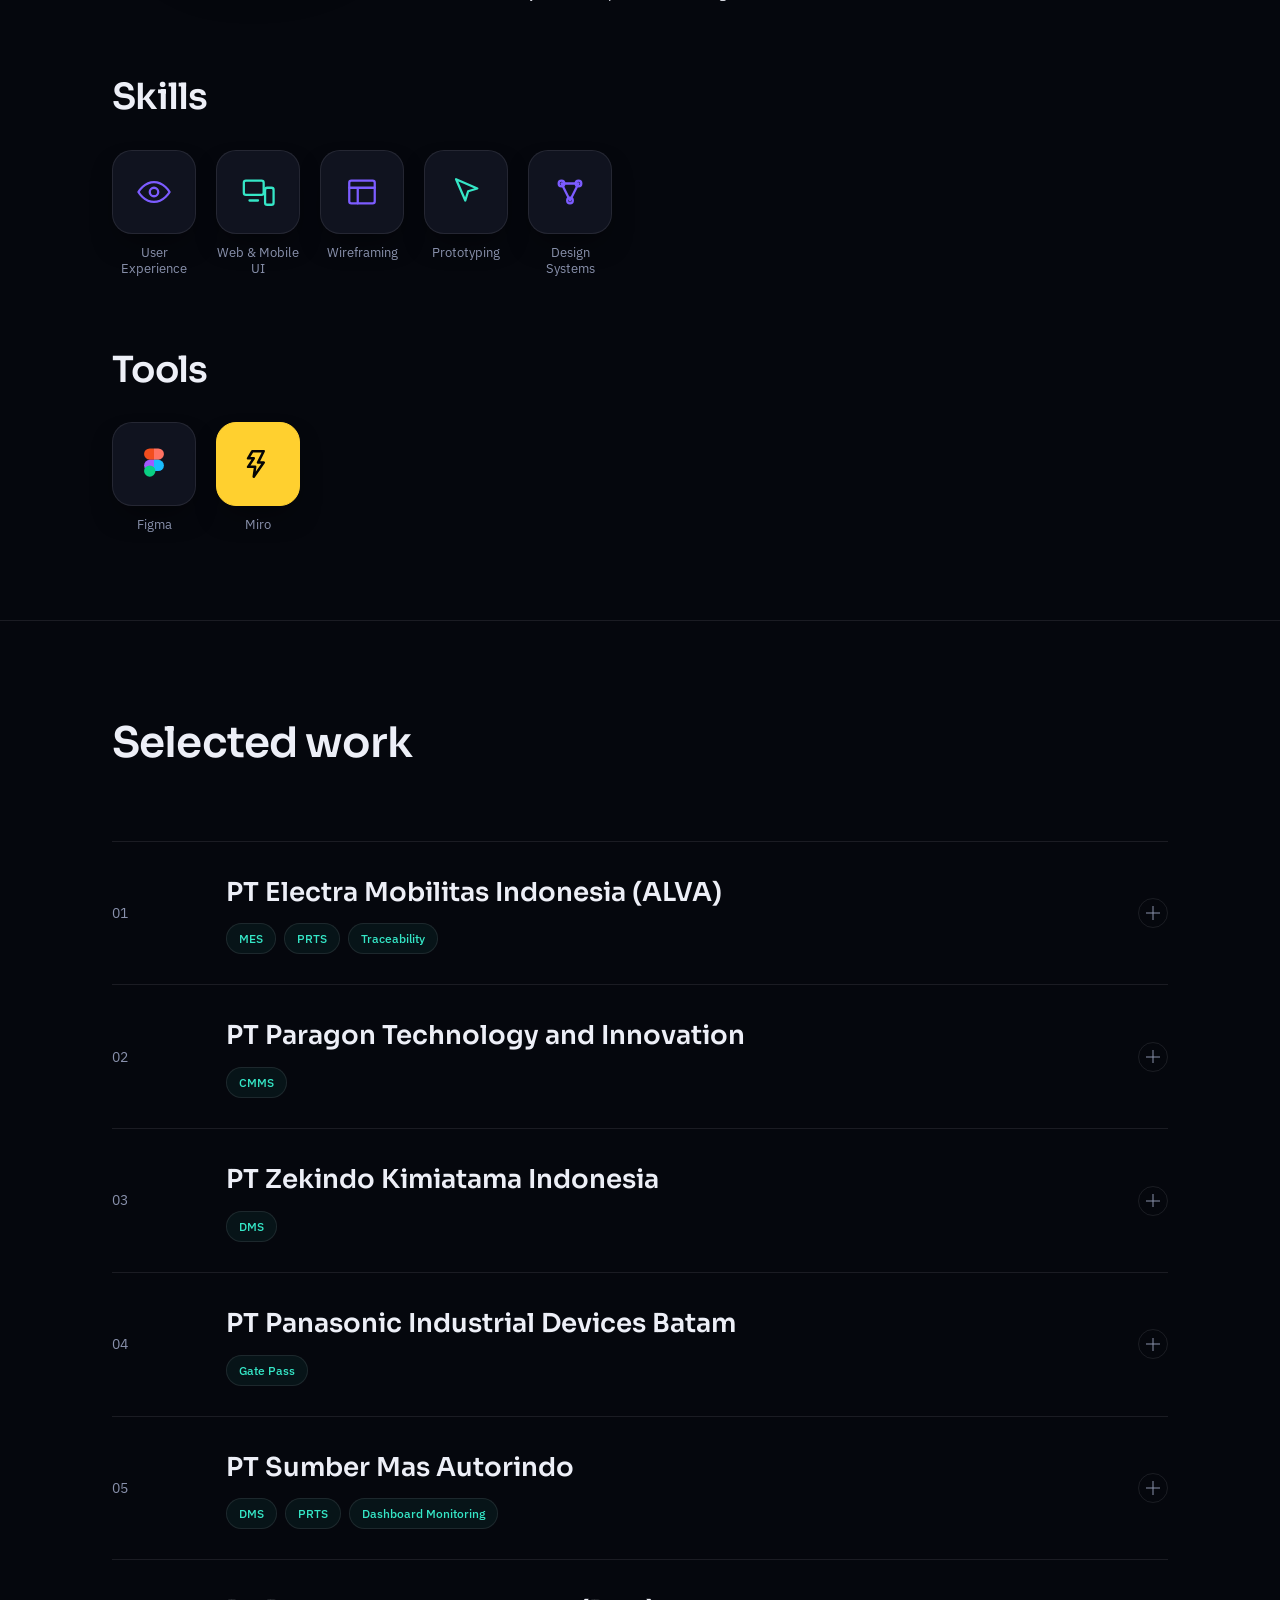
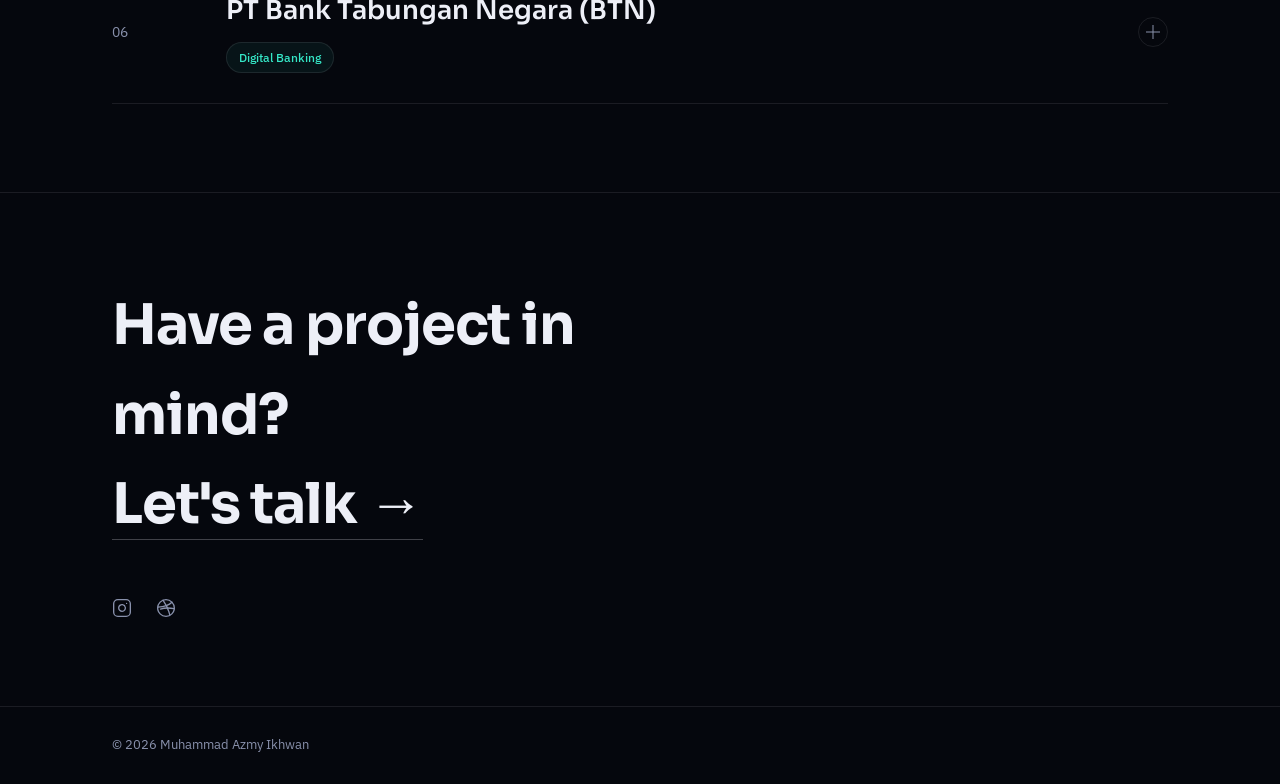
